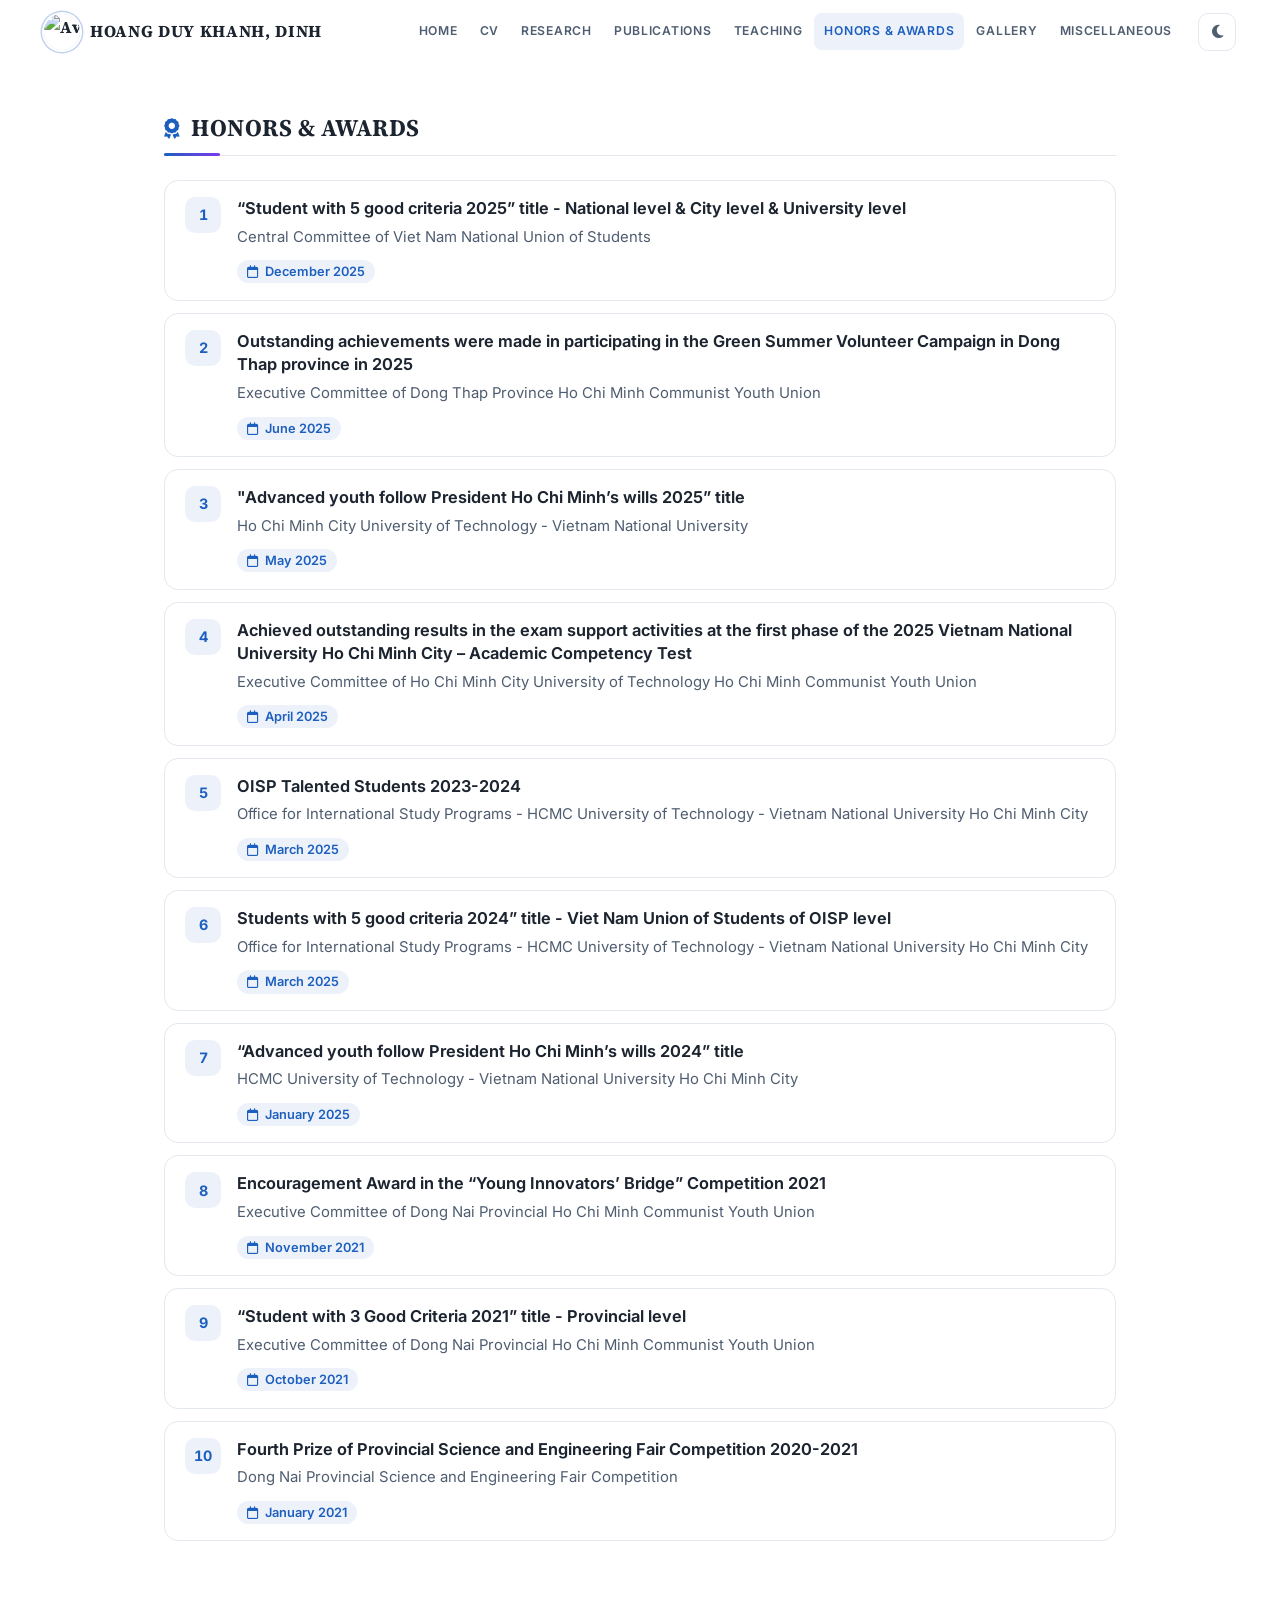
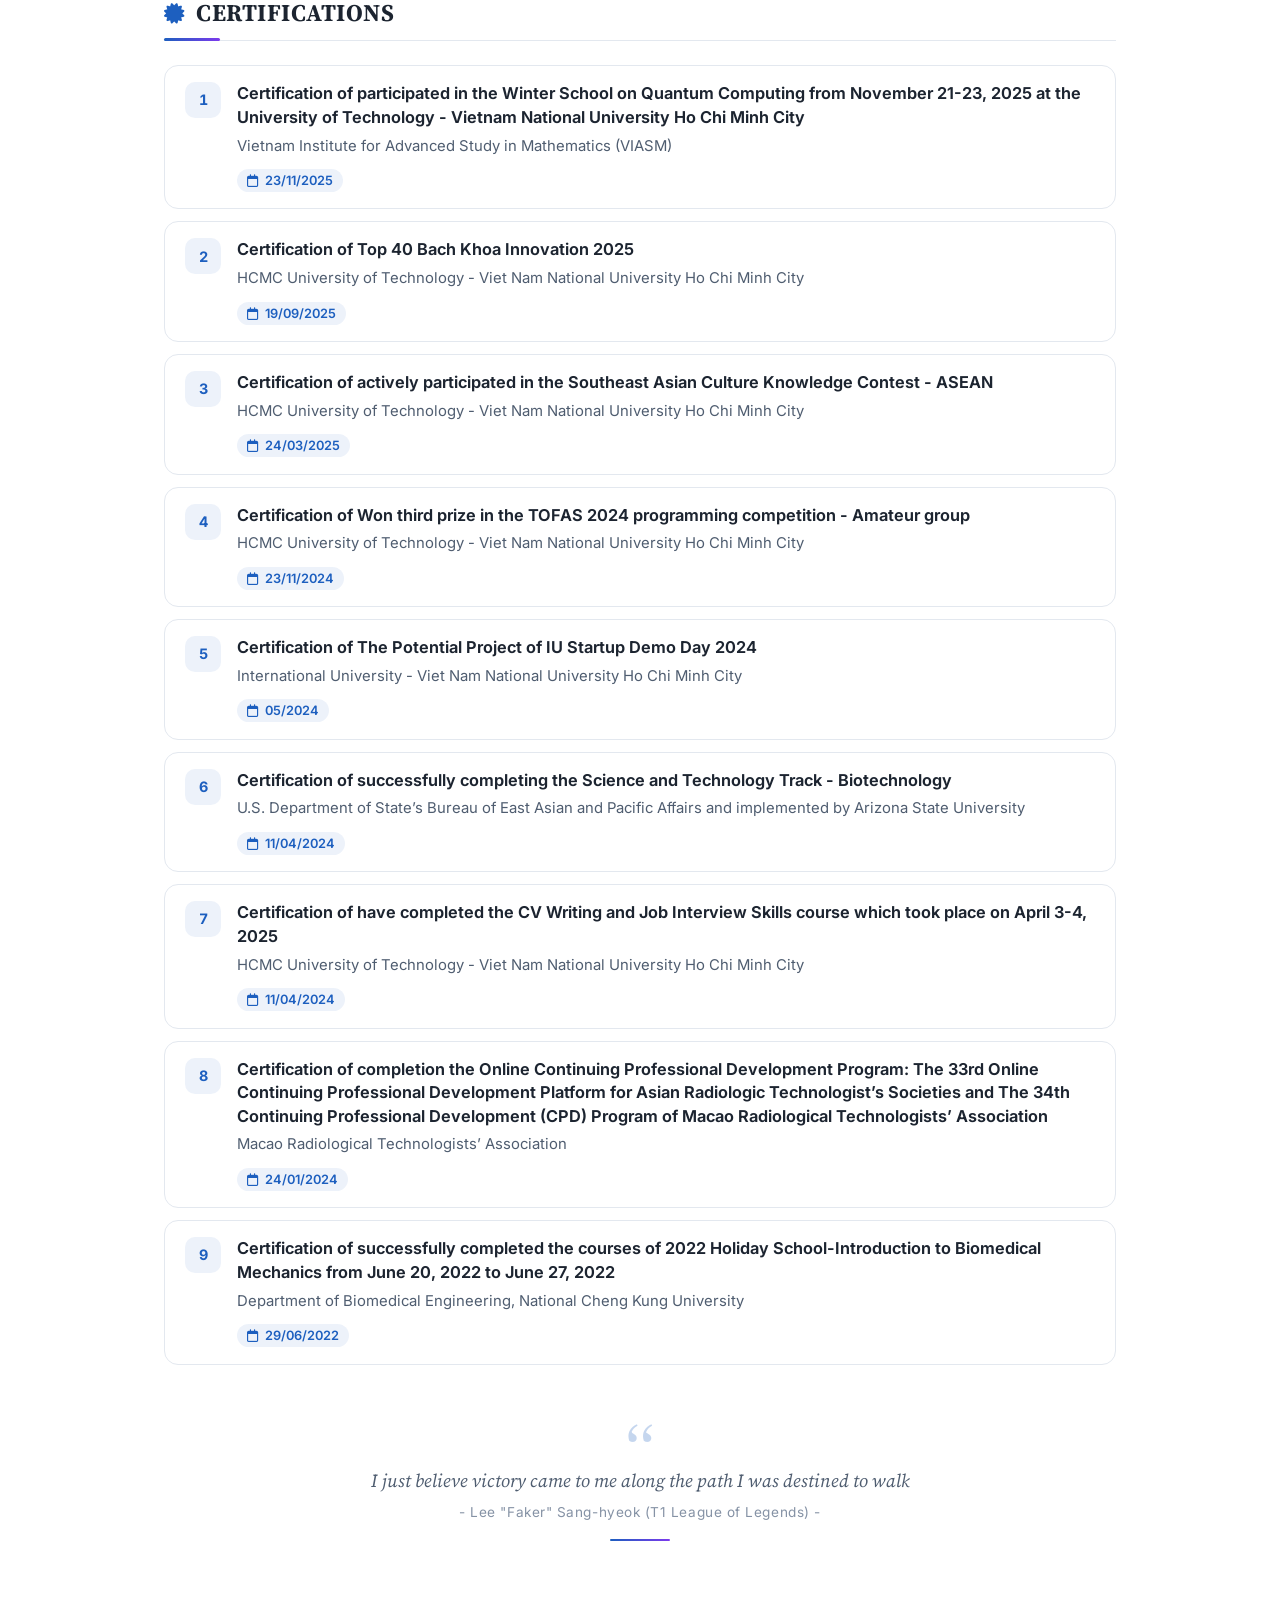
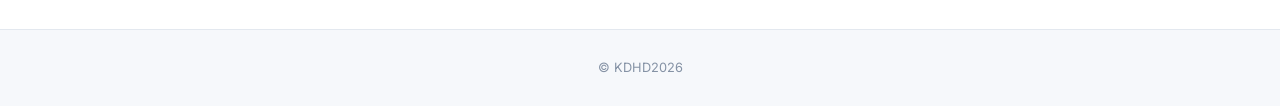
==== awards.html @ b027b9bc "Modernize academic homepage: responsive navbar, dark mode, publication filters, and lightbox" ====
<!DOCTYPE html>
<html lang="en">
<head>
    <meta charset="UTF-8">
    <meta name="viewport" content="width=device-width, initial-scale=1.0">
    <title>Hoang Duy Khanh Dinh's Homepage</title>
    <meta property="og:title" content="Hoang Duy Khanh Dinh">
    <meta property="og:site_name" content="Hoang Duy Khanh Dinh's Homepage">
    <meta property="og:type" content="website">
    <script type="application/ld+json">
    {
      "@context" : "https://schema.org",
      "@type" : "WebSite",
      "name" : "Hoang Duy Khanh Dinh",
      "url" : "https://khanhhoangduydinh.github.io/khanhhoangduydinh-website/"
    }
    </script>

    <meta name="google-site-verification" content="ZDkmX-LsKsqk2h9xInR3OyR_mqe6OgUbbP7GpZX4Vbw" />

    <!-- Apply saved (or system) theme before first paint to avoid a flash -->
    <script>(function(){var d=document.documentElement,t=null;try{t=localStorage.getItem('theme');}catch(e){}if(!t){t=window.matchMedia&&window.matchMedia('(prefers-color-scheme: dark)').matches?'dark':'light';}d.setAttribute('data-theme',t);d.classList.add('js');})();</script>
    <link rel="preconnect" href="https://fonts.googleapis.com">
    <link rel="preconnect" href="https://fonts.gstatic.com" crossorigin>
    <link rel="stylesheet" href="https://fonts.googleapis.com/css2?family=Inter:wght@400..700&family=Source+Serif+4:ital,opsz,wght@0,8..60,400..700;1,8..60,400..700&display=swap">
    <link rel="stylesheet" href="https://cdnjs.cloudflare.com/ajax/libs/font-awesome/6.5.1/css/all.min.css">
    <link rel="stylesheet" href="style.css?v=2">
    <link rel="icon" href="Images/avatar.jpg" type="image/jpeg">
    <script src="main.js?v=2" defer></script>
</head>
<body>

    <header class="site-header">
        <div class="nav-inner">
            <a class="brand" href="index.html">
                <img src="Images/avatar.jpg" alt="Avatar">
                <span>HOANG DUY KHANH, DINH</span>
            </a>
            <nav class="nav-menu" id="nav-menu" aria-label="Main navigation">
                <ul>
                    <li><a href="index.html">HOME</a></li>
                    <li><a href="cv.html">CV</a></li>
                    <li><a href="research.html">RESEARCH</a></li>
                    <li><a href="publications.html">PUBLICATIONS</a></li>
                    <li><a href="teaching.html">TEACHING</a></li>
                    <li><a href="awards.html" class="active-menu" aria-current="page">HONORS &amp; AWARDS</a></li>
                    <li><a href="gallery.html">GALLERY</a></li>
                    <li><a href="miscellaneous.html">MISCELLANEOUS</a></li>
                </ul>
            </nav>
            <div class="nav-actions">
                <button class="icon-btn" id="theme-toggle" aria-label="Toggle dark mode"><i class="fa-solid fa-moon"></i></button>
                <button class="icon-btn nav-toggle" id="nav-toggle" aria-label="Open menu" aria-expanded="false" aria-controls="nav-menu"><i class="fa-solid fa-bars"></i></button>
            </div>
        </div>
        <div class="progress-bar" id="progress-bar"></div>
    </header>

    <main class="content">
        <section class="section">
            <h2 class="section-title"><i class="fa-solid fa-award title-icon"></i>HONORS &amp; AWARDS</h2>

            <div class="awards-layout">
                <div class="awards-list" id="awards-list-auto" data-autonumber>

                    <div class="award-item">
                        <div class="award-number-box"></div>
                        <div class="award-content-box">
                            <h3 class="award-title">“Student with 5 good criteria 2025” title - National level &amp; City level &amp; University level</h3>
                            <p class="award-desc">
                                Central Committee of Viet Nam National Union of Students
                            </p>
                            <span class="award-date">December 2025</span>
                        </div>
                    </div>

                    <div class="award-item">
                        <div class="award-number-box"></div>
                        <div class="award-content-box">
                            <h3 class="award-title">Outstanding achievements were made in participating in the Green Summer Volunteer Campaign in Dong Thap province in 2025</h3>
                            <p class="award-desc">
                                Executive Committee of Dong Thap Province Ho Chi Minh Communist Youth Union
                            </p>
                            <span class="award-date">June 2025</span>
                        </div>
                    </div>

                    <div class="award-item">
                        <div class="award-number-box"></div>
                        <div class="award-content-box">
                            <h3 class="award-title">"Advanced youth follow President Ho Chi Minh’s wills 2025” title</h3>
                            <p class="award-desc">
                                Ho Chi Minh City University of Technology - Vietnam National University
                            </p>
                            <span class="award-date">May 2025</span>
                        </div>
                    </div>

                    <div class="award-item">
                        <div class="award-number-box"></div>
                        <div class="award-content-box">
                            <h3 class="award-title">Achieved outstanding results in the exam support activities at the first phase of the 2025 Vietnam National University Ho Chi Minh City – Academic Competency Test</h3>
                            <p class="award-desc">
                                Executive Committee of Ho Chi Minh City University of Technology Ho Chi Minh Communist Youth Union
                            </p>
                            <span class="award-date">April 2025</span>
                        </div>
                    </div>

                    <div class="award-item">
                        <div class="award-number-box"></div>
                        <div class="award-content-box">
                            <h3 class="award-title">OISP Talented Students 2023-2024</h3>
                            <p class="award-desc">
                                Office for International Study Programs - HCMC University of Technology - Vietnam National University Ho Chi Minh City
                            </p>
                            <span class="award-date">March 2025</span>
                        </div>
                    </div>

                    <div class="award-item">
                        <div class="award-number-box"></div>
                        <div class="award-content-box">
                            <h3 class="award-title">Students with 5 good criteria 2024” title - Viet Nam Union of Students of OISP level</h3>
                            <p class="award-desc">
                                Office for International Study Programs - HCMC University of Technology - Vietnam National University Ho Chi Minh City
                            </p>
                            <span class="award-date">March 2025</span>
                        </div>
                    </div>

                    <div class="award-item">
                        <div class="award-number-box"></div>
                        <div class="award-content-box">
                            <h3 class="award-title">“Advanced youth follow President Ho Chi Minh’s wills 2024” title</h3>
                            <p class="award-desc">
                                HCMC University of Technology - Vietnam National University Ho Chi Minh City
                            </p>
                            <span class="award-date">January 2025</span>
                        </div>
                    </div>

                    <div class="award-item">
                        <div class="award-number-box"></div>
                        <div class="award-content-box">
                            <h3 class="award-title">Encouragement Award in the “Young Innovators’ Bridge” Competition 2021</h3>
                            <p class="award-desc">
                                Executive Committee of Dong Nai Provincial Ho Chi Minh Communist Youth Union
                            </p>
                            <span class="award-date">November 2021</span>
                        </div>
                    </div>

                    <div class="award-item">
                        <div class="award-number-box"></div>
                        <div class="award-content-box">
                            <h3 class="award-title">“Student with 3 Good Criteria 2021” title - Provincial level</h3>
                            <p class="award-desc">
                                Executive Committee of Dong Nai Provincial Ho Chi Minh Communist Youth Union
                            </p>
                            <span class="award-date">October 2021</span>
                        </div>
                    </div>

                    <div class="award-item">
                        <div class="award-number-box"></div>
                        <div class="award-content-box">
                            <h3 class="award-title">Fourth Prize of Provincial Science and Engineering Fair Competition 2020-2021</h3>
                            <p class="award-desc">
                                Dong Nai Provincial Science and Engineering Fair Competition
                            </p>
                            <span class="award-date">January 2021</span>
                        </div>
                    </div>
                </div>
            </div>
        </section>

        <section class="section">
            <h2 class="section-title"><i class="fa-solid fa-certificate title-icon"></i>CERTIFICATIONS</h2>

            <div class="awards-layout">
                <div class="awards-list" id="certi-list-auto" data-autonumber>

                    <div class="award-item">
                        <div class="award-number-box"></div>
                        <div class="award-content-box">
                            <h3 class="award-title">Certification of participated in the Winter School on Quantum Computing from November 21-23, 2025 at the University of Technology - Vietnam National University Ho Chi Minh City</h3>
                            <p class="award-desc">
                                Vietnam Institute for Advanced Study in Mathematics (VIASM)
                            </p>
                            <span class="award-date">23/11/2025</span>
                        </div>
                    </div>

                    <div class="award-item">
                        <div class="award-number-box"></div>
                        <div class="award-content-box">
                            <h3 class="award-title">Certification of Top 40 Bach Khoa Innovation 2025</h3>
                            <p class="award-desc">
                                HCMC University of Technology - Viet Nam National University Ho Chi Minh City
                            </p>
                            <span class="award-date">19/09/2025</span>
                        </div>
                    </div>

                    <div class="award-item">
                        <div class="award-number-box"></div>
                        <div class="award-content-box">
                            <h3 class="award-title">Certification of actively participated in the Southeast Asian Culture Knowledge Contest - ASEAN</h3>
                            <p class="award-desc">
                                HCMC University of Technology - Viet Nam National University Ho Chi Minh City
                            </p>
                            <span class="award-date">24/03/2025</span>
                        </div>
                    </div>

                    <div class="award-item">
                        <div class="award-number-box"></div>
                        <div class="award-content-box">
                            <h3 class="award-title">Certification of Won third prize in the TOFAS 2024 programming competition - Amateur group</h3>
                            <p class="award-desc">
                                HCMC University of Technology - Viet Nam National University Ho Chi Minh City
                            </p>
                            <span class="award-date">23/11/2024</span>
                        </div>
                    </div>

                    <div class="award-item">
                        <div class="award-number-box"></div>
                        <div class="award-content-box">
                            <h3 class="award-title">Certification of The Potential Project of IU Startup Demo Day 2024</h3>
                            <p class="award-desc">
                                International University - Viet Nam National University Ho Chi Minh City
                            </p>
                            <span class="award-date">05/2024</span>
                        </div>
                    </div>

                    <div class="award-item">
                        <div class="award-number-box"></div>
                        <div class="award-content-box">
                            <h3 class="award-title">Certification of successfully completing the Science and Technology Track - Biotechnology</h3>
                            <p class="award-desc">
                                U.S. Department of State’s Bureau of East Asian and Pacific Affairs and implemented by Arizona State University
                            </p>
                            <span class="award-date">11/04/2024</span>
                        </div>
                    </div>

                    <div class="award-item">
                        <div class="award-number-box"></div>
                        <div class="award-content-box">
                            <h3 class="award-title">Certification of have completed the CV Writing and Job Interview Skills course which took place on April 3-4, 2025</h3>
                            <p class="award-desc">
                                HCMC University of Technology - Viet Nam National University Ho Chi Minh City
                            </p>
                            <span class="award-date">11/04/2024</span>
                        </div>
                    </div>

                    <div class="award-item">
                        <div class="award-number-box"></div>
                        <div class="award-content-box">
                            <h3 class="award-title">Certification of completion the Online Continuing Professional Development Program: The 33rd Online Continuing Professional Development Platform for Asian Radiologic Technologist’s Societies and The 34th Continuing Professional Development (CPD) Program of Macao Radiological Technologists’ Association</h3>
                            <p class="award-desc">
                                Macao Radiological Technologists’ Association
                            </p>
                            <span class="award-date">24/01/2024</span>
                        </div>
                    </div>

                    <div class="award-item">
                        <div class="award-number-box"></div>
                        <div class="award-content-box">
                            <h3 class="award-title">Certification of successfully completed the courses of 2022 Holiday School-Introduction to Biomedical Mechanics from June 20, 2022 to June 27, 2022</h3>
                            <p class="award-desc">
                                Department of Biomedical Engineering, National Cheng Kung University
                            </p>
                            <span class="award-date">29/06/2022</span>
                        </div>
                    </div>
                </div>
            </div>
        </section>

        <div class="page-quote">
            <p class="caption">I just believe victory came to me along the path I was destined to walk</p>
            <p class="caption caption-divider">- Lee "Faker" Sang-hyeok (T1 League of Legends) -</p>
        </div>
    </main>

    <footer class="site-footer">
        <div class="footer-inner">
            <p>&copy; KDHD2026</p>
        </div>
    </footer>

</body>
</html>
---- style.css ----
/* =========================================
   0. DESIGN TOKENS (LIGHT / DARK THEME)
========================================= */
:root {
    --bg: #ffffff;
    --bg-soft: #f6f8fb;
    --surface: #ffffff;
    --border: #e3e8ef;
    --text: #1c2430;
    --text-muted: #4f5d70;
    --text-faint: #8592a5;
    --accent: #1d5fbf;
    --accent-strong: #154a96;
    --accent-2: #7c3aed;
    --accent-soft: rgba(29, 95, 191, 0.08);
    --accent-ring: rgba(29, 95, 191, 0.28);
    --on-accent: #ffffff;
    --danger: #c62828;
    --danger-soft: rgba(198, 40, 40, 0.08);
    --teal: #0f766e;
    --teal-soft: rgba(15, 118, 110, 0.1);
    --amber: #b45309;
    --amber-soft: rgba(180, 83, 9, 0.1);
    --header-bg: rgba(255, 255, 255, 0.82);
    --shadow-sm: 0 1px 2px rgba(16, 24, 40, 0.05);
    --shadow-md: 0 8px 24px rgba(16, 24, 40, 0.08);
    --radius: 14px;
    --font-sans: "Inter", system-ui, -apple-system, "Segoe UI", Roboto, Arial, sans-serif;
    --font-serif: "Source Serif 4", "Source Serif Pro", Georgia, "Times New Roman", serif;
    --header-h: 64px;
    --content-w: 1000px;
}

[data-theme="dark"] {
    --bg: #0e1116;
    --bg-soft: #141920;
    --surface: #161b23;
    --border: #262e3a;
    --text: #e4e8ee;
    --text-muted: #a7b1bf;
    --text-faint: #717d8e;
    --accent: #7fb0ff;
    --accent-strong: #b0ccff;
    --accent-2: #b794f6;
    --accent-soft: rgba(127, 176, 255, 0.1);
    --accent-ring: rgba(127, 176, 255, 0.32);
    --on-accent: #0e1116;
    --danger: #ff7b72;
    --danger-soft: rgba(255, 123, 114, 0.12);
    --teal: #5eead4;
    --teal-soft: rgba(94, 234, 212, 0.1);
    --amber: #fbbf24;
    --amber-soft: rgba(251, 191, 36, 0.1);
    --header-bg: rgba(14, 17, 22, 0.8);
    --shadow-sm: 0 1px 2px rgba(0, 0, 0, 0.4);
    --shadow-md: 0 10px 28px rgba(0, 0, 0, 0.45);
}

/* =========================================
   1. RESET & TYPOGRAPHY
========================================= */
*, *::before, *::after {
    margin: 0;
    padding: 0;
    box-sizing: border-box;
}

html {
    scroll-behavior: smooth;
    scroll-padding-top: calc(var(--header-h) + 16px);
}

body {
    font-family: var(--font-sans);
    font-size: 16px;
    line-height: 1.65;
    color: var(--text);
    background-color: var(--bg);
    -webkit-font-smoothing: antialiased;
    transition: background-color 0.3s ease, color 0.3s ease;
}

body.no-scroll {
    overflow: hidden;
}

a {
    color: var(--accent);
    text-decoration: none;
    transition: color 0.2s ease;
}

a:hover {
    color: var(--accent-strong);
    text-decoration: underline;
    text-underline-offset: 3px;
}

img {
    max-width: 100%;
    height: auto;
    display: block;
}

b, strong {
    font-weight: 600;
}

::selection {
    background: var(--accent-ring);
}

:focus-visible {
    outline: 2px solid var(--accent);
    outline-offset: 2px;
    border-radius: 4px;
}

.icon {
    color: var(--accent);
    font-style: normal;
    width: 1.25em;
    text-align: center;
    margin-right: 0.45em;
}

/* =========================================
   2. HEADER (STICKY GLASS NAVBAR)
========================================= */
.site-header {
    position: sticky;
    top: 0;
    z-index: 1000;
    height: var(--header-h);
    background: var(--header-bg);
    backdrop-filter: saturate(180%) blur(12px);
    -webkit-backdrop-filter: saturate(180%) blur(12px);
    border-bottom: 1px solid transparent;
    transition: border-color 0.3s ease, box-shadow 0.3s ease;
}

.site-header.is-scrolled {
    border-bottom-color: var(--border);
    box-shadow: var(--shadow-sm);
}

.nav-inner {
    max-width: 1240px;
    height: 100%;
    margin: 0 auto;
    padding: 0 24px;
    display: flex;
    align-items: center;
    gap: 16px;
}

.brand {
    display: flex;
    align-items: center;
    gap: 10px;
    margin-right: auto;
    color: var(--text);
    font-family: var(--font-serif);
    font-weight: 700;
    font-size: 1.05rem;
    letter-spacing: 0.04em;
    white-space: nowrap;
}

.brand:hover {
    color: var(--accent);
    text-decoration: none;
}

.brand img {
    width: 36px;
    height: 36px;
    border-radius: 50%;
    object-fit: cover;
    box-shadow: 0 0 0 2px var(--surface), 0 0 0 3.5px var(--accent-ring);
}

.nav-menu ul {
    list-style: none;
    display: flex;
    gap: 2px;
}

.nav-menu a {
    display: block;
    padding: 8px 10px;
    border-radius: 8px;
    font-size: 0.76rem;
    font-weight: 600;
    letter-spacing: 0.06em;
    color: var(--text-muted);
    white-space: nowrap;
}

.nav-menu a:hover {
    color: var(--text);
    background: var(--accent-soft);
    text-decoration: none;
}

.nav-menu a.active-menu {
    color: var(--accent);
    background: var(--accent-soft);
}

.nav-actions {
    display: flex;
    gap: 6px;
}

.icon-btn {
    width: 38px;
    height: 38px;
    display: inline-grid;
    place-items: center;
    border-radius: 10px;
    border: 1px solid var(--border);
    background: var(--surface);
    color: var(--text-muted);
    font-size: 0.95rem;
    cursor: pointer;
    transition: color 0.2s ease, border-color 0.2s ease, transform 0.2s ease;
}

.icon-btn:hover {
    color: var(--accent);
    border-color: var(--accent-ring);
}

.nav-toggle {
    display: none;
}

.progress-bar {
    position: absolute;
    left: 0;
    bottom: -1px;
    height: 2px;
    width: 0;
    background: linear-gradient(90deg, var(--accent), var(--accent-2));
}

/* =========================================
   3. MAIN CONTENT & SECTION HEADINGS
========================================= */
.content {
    max-width: var(--content-w);
    margin: 0 auto;
    padding: 48px 24px 24px;
}

.section {
    margin-bottom: 56px;
}

.section-title,
.bio-heading {
    position: relative;
    font-family: var(--font-serif);
    font-size: 1.5rem;
    font-weight: 700;
    letter-spacing: 0.02em;
    line-height: 1.3;
    color: var(--text);
    margin: 0 0 24px;
    padding-bottom: 12px;
    border-bottom: 1px solid var(--border);
    text-transform: uppercase;
}

.section-title::after,
.bio-heading::after {
    content: "";
    position: absolute;
    left: 0;
    bottom: -1px;
    width: 56px;
    height: 3px;
    border-radius: 3px;
    background: linear-gradient(90deg, var(--accent), var(--accent-2));
}

.title-icon {
    color: var(--accent);
    font-size: 0.85em;
    margin-right: 12px;
}

/* --- Shared card look --- */
.edu-item,
.pub-item-modern,
.award-item,
.research-project,
.teaching-item {
    border: 1px solid var(--border);
    border-radius: var(--radius);
    background: var(--surface);
    transition: border-color 0.25s ease, box-shadow 0.25s ease, transform 0.25s ease;
}

.edu-item:hover,
.pub-item-modern:hover,
.award-item:hover,
.research-project:hover,
.teaching-item:hover {
    border-color: var(--accent-ring);
    box-shadow: var(--shadow-md);
    transform: translateY(-2px);
}

/* --- Buttons --- */
.btn {
    display: inline-flex;
    align-items: center;
    gap: 8px;
    padding: 9px 16px;
    border-radius: 10px;
    border: 1px solid var(--border);
    background: var(--surface);
    color: var(--text);
    font: inherit;
    font-size: 0.9rem;
    font-weight: 600;
    cursor: pointer;
    transition: all 0.2s ease;
}

.btn:hover {
    border-color: var(--accent-ring);
    color: var(--accent);
    text-decoration: none;
}

.btn-primary {
    background: var(--accent);
    border-color: var(--accent);
    color: var(--on-accent);
}

.btn-primary:hover {
    background: var(--accent-strong);
    border-color: var(--accent-strong);
    color: var(--on-accent);
}

/* =========================================
   4. HOME — INTRODUCTION (HERO)
========================================= */
.intro-container {
    position: relative;
    display: grid;
    grid-template-columns: 220px 1fr;
    gap: 44px;
    align-items: center;
    padding: 36px 40px;
    border: 1px solid var(--border);
    border-radius: calc(var(--radius) + 6px);
    background: linear-gradient(135deg, var(--accent-soft), transparent 55%), var(--surface);
    overflow: hidden;
}

/* Dotted "graph paper" texture fading in from the right */
.intro-container::before {
    content: "";
    position: absolute;
    inset: 0;
    background-image: radial-gradient(var(--accent-ring) 1px, transparent 1px);
    background-size: 18px 18px;
    -webkit-mask-image: linear-gradient(to left, rgba(0, 0, 0, 0.55), transparent 60%);
    mask-image: linear-gradient(to left, rgba(0, 0, 0, 0.55), transparent 60%);
    pointer-events: none;
}

.intro-avatar {
    position: relative;
    width: 220px;
    height: 220px;
}

.intro-avatar::before {
    content: "";
    position: absolute;
    inset: -6px;
    border-radius: 50%;
    background: conic-gradient(from 0deg, var(--accent), var(--accent-2), #06b6d4, var(--accent));
    animation: spin 12s linear infinite;
}

.intro-avatar img {
    position: relative;
    width: 100%;
    height: 100%;
    border-radius: 50%;
    object-fit: cover;
    border: 5px solid var(--surface);
}

@keyframes spin {
    to { transform: rotate(360deg); }
}

.intro-content {
    position: relative;
}

.intro-content p {
    margin-bottom: 2px;
}

.hero-name {
    font-family: var(--font-serif);
    font-size: 2.4rem;
    font-weight: 700;
    line-height: 1.15;
    letter-spacing: -0.01em;
    margin-bottom: 10px;
}

.hero-role {
    display: inline-block;
    padding: 3px 14px;
    border-radius: 999px;
    background: var(--accent-soft);
    color: var(--accent);
    font-weight: 600;
    font-size: 0.9rem;
    margin-bottom: 16px !important;
}

.intro-content .addr {
    color: var(--text-faint);
    font-size: 0.88rem;
    margin: 0 0 8px 1.7em;
}

.contact-list {
    margin-top: 18px;
    padding-top: 14px;
    border-top: 1px dashed var(--border);
}

.copy-btn {
    display: inline-grid;
    place-items: center;
    width: 28px;
    height: 28px;
    margin-left: 6px;
    border-radius: 7px;
    border: 1px solid var(--border);
    background: var(--surface);
    color: var(--text-faint);
    font-size: 0.78rem;
    cursor: pointer;
    vertical-align: middle;
    transition: all 0.2s ease;
}

.copy-btn:hover,
.copy-btn.is-done {
    color: var(--accent);
    border-color: var(--accent-ring);
}

/* =========================================
   5. HOME — BIOGRAPHY & CONNECT
========================================= */
.bio-container {
    display: grid;
    grid-template-columns: minmax(0, 3fr) minmax(220px, 1fr);
    gap: 40px;
    align-items: start;
}

.bio-left-content p {
    margin-bottom: 18px;
    text-align: justify;
    color: var(--text-muted);
}

.bio-left-content p b {
    color: var(--text);
}

.bio-left-content .bio-heading + p,
.bio-left-content p {
    hyphens: auto;
}

.bio-heading.spaced {
    margin-top: 36px;
}

.callout {
    padding: 14px 18px;
    border-left: 4px solid var(--accent);
    border-radius: 0 10px 10px 0;
    background: var(--accent-soft);
}

.bio-right-connect {
    position: sticky;
    top: calc(var(--header-h) + 24px);
}

.social-item {
    display: flex;
    align-items: center;
    gap: 12px;
    padding: 10px 14px;
    margin-bottom: 10px;
    border: 1px solid var(--border);
    border-radius: 10px;
    background: var(--surface);
    color: var(--text);
    font-weight: 500;
    font-size: 0.95rem;
    transition: transform 0.2s ease, border-color 0.2s ease, box-shadow 0.2s ease;
}

.social-item:hover {
    color: var(--text);
    text-decoration: none;
    border-color: var(--accent-ring);
    box-shadow: var(--shadow-sm);
    transform: translateX(4px);
}

.social-item i {
    width: 22px;
    font-size: 1.15rem;
    text-align: center;
}

.brand-linkedin { color: #0a66c2; }
.brand-github { color: #181717; }
.brand-scholar { color: #4285f4; }
.brand-orcid { color: #a6ce39; }
.brand-researchgate { color: #00ccbb; }

[data-theme="dark"] .brand-github { color: #e6edf3; }
[data-theme="dark"] .brand-linkedin { color: #4c9be8; }

/* =========================================
   6. EDUCATION / INDUSTRY (TIMELINE)
========================================= */
.timeline {
    position: relative;
    padding-left: 30px;
}

.timeline::before {
    content: "";
    position: absolute;
    left: 7px;
    top: 8px;
    bottom: 8px;
    width: 2px;
    border-radius: 2px;
    background: linear-gradient(var(--accent), var(--border));
}

.edu-item {
    position: relative;
    display: flex;
    justify-content: space-between;
    align-items: flex-start;
    gap: 20px;
    padding: 18px 22px;
    margin-bottom: 16px;
}

.edu-item::before {
    content: "";
    position: absolute;
    left: -30px;
    top: 24px;
    width: 16px;
    height: 16px;
    border-radius: 50%;
    background: var(--surface);
    border: 3px solid var(--accent);
    box-shadow: 0 0 0 4px var(--bg);
}

.edu-item:last-child {
    margin-bottom: 0;
}

.edu-info {
    flex: 1;
    min-width: 0;
}

.edu-info h4 {
    font-size: 1.08rem;
    font-weight: 700;
    line-height: 1.4;
    margin-bottom: 2px;
    color: var(--text);
}

.edu-info h4 a {
    color: var(--text);
}

.edu-info h4 a:hover {
    color: var(--accent);
}

.edu-school {
    font-style: italic;
    color: var(--text-muted);
    margin-bottom: 6px;
}

.edu-desc {
    color: var(--text-muted);
    font-size: 0.95rem;
    margin-bottom: 4px;
}

.edu-desc:empty {
    display: none;
}

.advisor-wrapper {
    display: flex;
    flex-wrap: wrap;
    gap: 6px;
}

.edu-date {
    flex: 0 0 auto;
    padding: 5px 12px;
    border-radius: 10px;
    background: var(--accent-soft);
    color: var(--accent);
    font-size: 0.82rem;
    font-weight: 600;
    line-height: 1.45;
    text-align: center;
    white-space: nowrap;
}

/* =========================================
   7. NEWS
========================================= */
.news-list {
    margin-left: 20px;
}

.news-list li {
    margin-bottom: 8px;
}

.news-list.is-enhanced {
    list-style: none;
    margin-left: 0;
    border: 1px solid var(--border);
    border-radius: var(--radius);
    background: var(--surface);
    padding: 6px 22px;
}

.news-list.is-enhanced li {
    display: grid;
    grid-template-columns: 140px 1fr;
    gap: 18px;
    margin: 0;
    padding: 12px 0;
    border-bottom: 1px dashed var(--border);
}

.news-list.is-enhanced li:last-child {
    border-bottom: none;
}

.news-list.is-enhanced li.is-collapsed {
    display: none;
}

.news-date {
    font-size: 0.85rem;
    font-weight: 600;
    color: var(--accent);
    font-variant-numeric: tabular-nums;
    padding-top: 2px;
}

.news-body {
    color: var(--text-muted);
}

.news-toggle {
    margin-top: 14px;
}

/* =========================================
   8. PAGE QUOTE & FOOTER
========================================= */
.page-quote {
    position: relative;
    max-width: 680px;
    margin: 72px auto 24px;
    padding-top: 30px;
    text-align: center;
}

.page-quote::before {
    content: "\201C";
    position: absolute;
    top: -22px;
    left: 50%;
    transform: translateX(-50%);
    font-family: var(--font-serif);
    font-size: 5rem;
    line-height: 1;
    color: var(--accent);
    opacity: 0.25;
}

.caption {
    display: block;
    font-family: var(--font-serif);
    font-style: italic;
    font-size: 1.15rem;
    line-height: 1.5;
    color: var(--text-muted);
    text-align: center;
}

p.caption + p.caption {
    margin-top: 8px;
    font-family: var(--font-sans);
    font-style: normal;
    font-size: 0.85rem;
    letter-spacing: 0.04em;
    color: var(--text-faint);
}

.caption-divider::after {
    content: "";
    display: block;
    width: 60px;
    height: 2px;
    margin: 16px auto 0;
    border-radius: 2px;
    background: linear-gradient(90deg, var(--accent), var(--accent-2));
}

.site-footer {
    margin-top: 40px;
    border-top: 1px solid var(--border);
    background: var(--bg-soft);
}

.footer-inner {
    max-width: var(--content-w);
    margin: 0 auto;
    padding: 28px 24px;
    font-size: 0.8rem;
    line-height: 1.6;
    color: var(--text-faint);
    text-align: center;
}

.back-to-top {
    position: fixed;
    right: 24px;
    bottom: 24px;
    z-index: 900;
    width: 44px;
    height: 44px;
    border-radius: 50%;
    box-shadow: var(--shadow-md);
    opacity: 0;
    pointer-events: none;
    transform: translateY(12px);
    transition: opacity 0.3s ease, transform 0.3s ease, color 0.2s ease;
}

.back-to-top.is-visible {
    opacity: 1;
    pointer-events: auto;
    transform: none;
}

/* =========================================
   9. PUBLICATIONS & COMPETITIONS
========================================= */
.pub-toolbar {
    display: flex;
    flex-wrap: wrap;
    align-items: center;
    justify-content: space-between;
    gap: 12px;
    padding: 14px 16px;
    margin-bottom: 36px;
    border: 1px solid var(--border);
    border-radius: var(--radius);
    background: var(--bg-soft);
}

.filter-chips {
    display: flex;
    flex-wrap: wrap;
    gap: 8px;
}

.chip {
    display: inline-flex;
    align-items: center;
    gap: 6px;
    padding: 6px 12px;
    border-radius: 999px;
    border: 1px solid var(--border);
    background: var(--surface);
    color: var(--text-muted);
    font: inherit;
    font-size: 0.82rem;
    font-weight: 600;
    cursor: pointer;
    transition: all 0.2s ease;
}

.chip:hover {
    border-color: var(--accent-ring);
    color: var(--accent);
}

.chip .count {
    padding: 0 7px;
    border-radius: 999px;
    background: var(--bg-soft);
    font-size: 0.72rem;
    line-height: 1.6;
}

.chip.is-active {
    background: var(--accent);
    border-color: var(--accent);
    color: var(--on-accent);
}

.chip.is-active .count {
    background: rgba(255, 255, 255, 0.22);
}

.pub-search {
    position: relative;
    flex: 1 1 220px;
    max-width: 320px;
}

.pub-search i {
    position: absolute;
    left: 12px;
    top: 50%;
    transform: translateY(-50%);
    color: var(--text-faint);
    font-size: 0.85rem;
}

.pub-search input {
    width: 100%;
    padding: 8px 12px 8px 34px;
    border-radius: 10px;
    border: 1px solid var(--border);
    background: var(--surface);
    color: var(--text);
    font: inherit;
    font-size: 0.9rem;
}

.pub-search input:focus {
    outline: none;
    border-color: var(--accent);
    box-shadow: 0 0 0 3px var(--accent-soft);
}

.pub-empty {
    padding: 24px;
    text-align: center;
    font-style: italic;
    color: var(--text-faint);
}

.is-hidden {
    display: none !important;
}

.pub-item-modern {
    display: flex;
    align-items: flex-start;
    gap: 18px;
    padding: 18px 20px;
    margin-bottom: 14px;
}

.pub-number-box,
.award-number-box {
    flex: 0 0 36px;
    height: 36px;
    display: grid;
    place-items: center;
    border-radius: 10px;
    background: var(--accent-soft);
    color: var(--accent);
    font-weight: 700;
    font-size: 0.9rem;
    font-variant-numeric: tabular-nums;
}

.pub-content-box {
    flex: 1;
    min-width: 0;
}

.pub-title {
    font-size: 1.05rem;
    font-weight: 650;
    line-height: 1.4;
    color: var(--text);
    margin: 0 0 6px;
}

.pub-title a[href],
.award-title a[href] {
    color: var(--accent);
}

.pub-authors,
.pub-venue {
    color: var(--text-muted);
    font-size: 0.93rem;
    line-height: 1.5;
    margin: 0 0 4px;
}

.pub-authors b {
    color: var(--text);
    text-decoration: underline;
    text-decoration-color: var(--accent);
    text-decoration-thickness: 2px;
    text-underline-offset: 3px;
}

.pub-doi {
    font-size: 0.85rem;
}

.pub-doi b {
    text-decoration: none;
    color: var(--text-muted);
    font-weight: 600;
}

.pub-content-box > div:last-child {
    margin-bottom: 0;
}

.highlight-red {
    display: inline-block;
    padding: 0 9px;
    border-radius: 999px;
    background: var(--danger-soft);
    color: var(--danger);
    font-size: 0.78rem;
    font-weight: 600;
    font-style: normal;
    white-space: nowrap;
}

.pub-buttons-group {
    display: flex;
    flex-wrap: wrap;
    align-items: center;
    gap: 8px;
    margin-top: 10px;
}

.pub-badge,
.btn-square {
    display: inline-flex;
    align-items: center;
    gap: 5px;
    padding: 2px 9px;
    border-radius: 6px;
    font-size: 0.72rem;
    font-weight: 700;
    letter-spacing: 0.05em;
    text-transform: uppercase;
    line-height: 1.6;
}

.pub-badge--journal { background: var(--accent-soft); color: var(--accent); }
.pub-badge--conference { background: var(--teal-soft); color: var(--teal); }
.pub-badge--competition { background: var(--amber-soft); color: var(--amber); }

.btn-square {
    border: 1px solid var(--border);
    color: var(--text-muted);
    background: transparent;
    transition: all 0.2s ease;
}

.btn-square:hover {
    border-color: var(--accent);
    color: var(--accent);
    background: var(--accent-soft);
    text-decoration: none;
}

/* =========================================
   10. HONORS, AWARDS & CERTIFICATIONS
========================================= */
.award-item {
    display: flex;
    align-items: flex-start;
    gap: 16px;
    padding: 16px 20px;
    margin-bottom: 12px;
}

.award-content-box {
    flex: 1;
    min-width: 0;
}

.award-title {
    font-size: 1.02rem;
    font-weight: 650;
    line-height: 1.45;
    color: var(--text);
    margin: 0 0 4px;
}

.award-desc {
    color: var(--text-muted);
    font-size: 0.93rem;
    margin-bottom: 8px;
}

.award-date {
    display: inline-flex;
    align-items: center;
    gap: 7px;
    padding: 1px 10px;
    border-radius: 999px;
    background: var(--accent-soft);
    color: var(--accent);
    font-size: 0.8rem;
    font-weight: 600;
}

.award-date::before {
    content: "\f133";
    font-family: "Font Awesome 6 Free";
    font-weight: 400;
}

/* =========================================
   11. RESEARCH
========================================= */
.research-intro,
.page-intro {
    padding: 20px 24px;
    margin-bottom: 40px;
    border: 1px solid var(--border);
    border-left: 4px solid var(--accent);
    border-radius: var(--radius);
    background: linear-gradient(135deg, var(--accent-soft), transparent 70%), var(--surface);
    color: var(--text-muted);
    text-align: justify;
}

.research-list {
    counter-reset: project;
}

.research-project {
    display: grid;
    grid-template-columns: 300px 1fr;
    gap: 28px;
    padding: 24px;
    margin-bottom: 28px;
    counter-increment: project;
}

.research-project-img {
    display: flex;
    flex-direction: column;
    gap: 12px;
}

.research-project-img img {
    width: 100%;
    border-radius: 10px;
    border: 1px solid var(--border);
    background: #fff;
    cursor: zoom-in;
    transition: transform 0.3s ease, box-shadow 0.3s ease;
}

.research-project-img img:hover {
    transform: scale(1.02);
    box-shadow: var(--shadow-md);
}

.research-project-content {
    min-width: 0;
}

.research-project-title {
    font-family: var(--font-serif);
    font-size: 1.3rem;
    font-weight: 700;
    line-height: 1.3;
    color: var(--text);
    margin: 0 0 12px;
}

.research-project-title::before {
    content: "Topic " counter(project, decimal-leading-zero);
    display: block;
    margin-bottom: 6px;
    font-family: var(--font-sans);
    font-size: 0.72rem;
    font-weight: 700;
    letter-spacing: 0.14em;
    text-transform: uppercase;
    color: var(--accent);
}

.research-project-desc {
    color: var(--text-muted);
    text-align: justify;
}

.research-bullet-list {
    list-style: none;
    margin: 12px 0 0;
}

.research-bullet-list li {
    position: relative;
    padding-left: 20px;
    margin-bottom: 8px;
    color: var(--text-muted);
    text-align: justify;
}

.research-bullet-list li::before {
    content: "";
    position: absolute;
    left: 3px;
    top: 0.72em;
    width: 7px;
    height: 7px;
    border-radius: 50%;
    background: var(--accent);
}

.research-bullet-list li b {
    color: var(--text);
}

/* =========================================
   12. TEACHING
========================================= */
.teaching-item {
    padding: 22px 26px;
    margin-bottom: 20px;
}

.teaching-title {
    font-family: var(--font-serif);
    font-size: 1.25rem;
    font-weight: 700;
    line-height: 1.35;
    color: var(--text);
    margin: 0 0 10px;
}

.course-code {
    display: inline-block;
    padding: 2px 10px;
    margin-right: 2px;
    border-radius: 6px;
    background: var(--accent-soft);
    color: var(--accent);
    font-family: var(--font-sans);
    font-size: 0.8rem;
    font-weight: 700;
    letter-spacing: 0.06em;
    vertical-align: 0.15em;
}

.teaching-year {
    font-size: 0.92rem;
    font-style: italic;
    color: var(--text-muted);
    margin-bottom: 2px;
}

.teaching-desc {
    margin-top: 12px;
    color: var(--text-muted);
    text-align: justify;
}

/* =========================================
   13. GALLERY & LIGHTBOX
========================================= */
.gallery-grid {
    display: grid;
    grid-template-columns: repeat(auto-fill, minmax(260px, 1fr));
    gap: 22px;
}

.gallery-item {
    display: flex;
    flex-direction: column;
    border: 1px solid var(--border);
    border-radius: var(--radius);
    background: var(--surface);
    overflow: hidden;
    cursor: zoom-in;
    transition: border-color 0.25s ease, box-shadow 0.25s ease, transform 0.25s ease;
}

.gallery-item:hover {
    border-color: var(--accent-ring);
    box-shadow: var(--shadow-md);
    transform: translateY(-4px);
}

.gallery-media {
    overflow: hidden;
    background: var(--bg-soft);
}

.gallery-img {
    width: 100%;
    aspect-ratio: 4 / 3;
    object-fit: cover;
    transition: transform 0.5s ease;
}

.gallery-item:hover .gallery-img {
    transform: scale(1.05);
}

.gallery-caption {
    flex: 1;
    padding: 14px 16px;
    border-top: 1px solid var(--border);
    font-size: 0.88rem;
    line-height: 1.5;
    color: var(--text-muted);
}

.lightbox {
    position: fixed;
    inset: 0;
    z-index: 2000;
    display: none;
    align-items: center;
    justify-content: center;
    padding: 64px 80px;
    background: rgba(8, 10, 14, 0.92);
}

.lightbox.is-open {
    display: flex;
    animation: fade-in 0.25s ease;
}

.lightbox-figure {
    display: flex;
    flex-direction: column;
    align-items: center;
    max-width: 100%;
}

.lightbox-figure img {
    max-width: min(1200px, 100%);
    max-height: 76vh;
    object-fit: contain;
    border-radius: 8px;
    background: #fff;
    box-shadow: 0 20px 60px rgba(0, 0, 0, 0.5);
}

.lightbox-caption {
    max-width: 900px;
    margin-top: 16px;
    color: #e6e8eb;
    font-size: 0.95rem;
    line-height: 1.5;
    text-align: center;
}

.lightbox-btn {
    position: absolute;
    width: 46px;
    height: 46px;
    display: grid;
    place-items: center;
    border-radius: 50%;
    border: 1px solid rgba(255, 255, 255, 0.2);
    background: rgba(255, 255, 255, 0.08);
    color: #fff;
    font-size: 1.1rem;
    cursor: pointer;
    transition: background 0.2s ease;
}

.lightbox-btn:hover {
    background: rgba(255, 255, 255, 0.2);
}

.lightbox-close { top: 18px; right: 18px; }
.lightbox-prev { left: 18px; top: 50%; transform: translateY(-50%); }
.lightbox-next { right: 18px; top: 50%; transform: translateY(-50%); }

.lightbox-counter {
    position: absolute;
    top: 30px;
    left: 24px;
    color: #a7b1bf;
    font-size: 0.85rem;
    font-variant-numeric: tabular-nums;
}

@keyframes fade-in {
    from { opacity: 0; }
    to { opacity: 1; }
}

/* =========================================
   14. CV
========================================= */
.cv-actions {
    display: flex;
    flex-wrap: wrap;
    gap: 10px;
    margin-bottom: 20px;
}

.cv-frame {
    width: 100%;
    height: 85vh;
    min-height: 600px;
    border: 1px solid var(--border);
    border-radius: var(--radius);
    background: var(--bg-soft);
    box-shadow: var(--shadow-md);
    overflow: hidden;
}

.cv-frame iframe {
    width: 100%;
    height: 100%;
    border: none;
}

/* =========================================
   15. MISCELLANEOUS
========================================= */
.section > p {
    color: var(--text-muted);
    text-align: justify;
}

.book-list {
    list-style: none;
    display: grid;
    gap: 12px;
    margin-top: 16px;
}

.book-list li {
    padding: 14px 18px;
    border: 1px solid var(--border);
    border-left: 4px solid var(--accent);
    border-radius: 10px;
    background: var(--surface);
    color: var(--text-muted);
    transition: transform 0.2s ease, box-shadow 0.2s ease;
}

.book-list li:hover {
    transform: translateX(4px);
    box-shadow: var(--shadow-sm);
}

.book-list li b {
    color: var(--text);
}

/* =========================================
   16. SCROLL REVEAL (ONLY WHEN JS IS ON)
========================================= */
/* Uses the independent `translate` property so card hover `transform`s still work */
.js .reveal {
    opacity: 0;
    translate: 0 16px;
    transition: opacity 0.6s ease, translate 0.6s ease, transform 0.25s ease, border-color 0.25s ease, box-shadow 0.25s ease;
}

.js .reveal.is-visible {
    opacity: 1;
    translate: none;
}

/* =========================================
   17. RESPONSIVE
========================================= */
@media (max-width: 1100px) {
    .nav-toggle {
        display: inline-grid;
    }

    .nav-menu {
        position: absolute;
        top: var(--header-h);
        left: 0;
        right: 0;
        max-height: 0;
        overflow: hidden;
        background: var(--surface);
        border-bottom: 1px solid transparent;
        transition: max-height 0.35s ease, border-color 0.35s ease;
    }

    .nav-menu.is-open {
        max-height: 520px;
        border-bottom-color: var(--border);
        box-shadow: var(--shadow-md);
    }

    .nav-menu ul {
        flex-direction: column;
        padding: 8px 16px 16px;
    }

    .nav-menu a {
        padding: 12px;
        font-size: 0.85rem;
    }
}

@media (max-width: 768px) {
    body {
        font-size: 15.5px;
    }

    .content {
        padding: 32px 18px 16px;
    }

    .section {
        margin-bottom: 44px;
    }

    .section-title,
    .bio-heading {
        font-size: 1.3rem;
    }

    .intro-container {
        grid-template-columns: 1fr;
        justify-items: center;
        gap: 26px;
        padding: 30px 20px;
        text-align: center;
    }

    .intro-avatar {
        width: 170px;
        height: 170px;
    }

    .hero-name {
        font-size: 1.9rem;
    }

    .intro-content .addr {
        margin-left: 0;
    }

    .bio-container {
        grid-template-columns: 1fr;
        gap: 12px;
    }

    .bio-right-connect {
        position: static;
    }

    .bio-left-content p,
    .research-intro,
    .page-intro,
    .research-project-desc,
    .research-bullet-list li,
    .teaching-desc,
    .section > p {
        text-align: left;
    }

    .edu-item {
        flex-direction: column;
        gap: 10px;
        padding: 16px 18px;
    }

    .news-list.is-enhanced {
        padding: 4px 16px;
    }

    .news-list.is-enhanced li {
        grid-template-columns: 1fr;
        gap: 2px;
    }

    .pub-item-modern,
    .award-item {
        gap: 12px;
        padding: 16px;
    }

    .pub-number-box,
    .award-number-box {
        flex-basis: 30px;
        height: 30px;
        font-size: 0.82rem;
    }

    .pub-search {
        max-width: none;
    }

    .research-project {
        grid-template-columns: 1fr;
        padding: 18px;
    }

    .research-project-img {
        max-width: 420px;
        width: 100%;
        margin: 0 auto;
    }

    .teaching-item {
        padding: 18px;
    }

    .lightbox {
        padding: 64px 12px 90px;
    }

    .lightbox-prev,
    .lightbox-next {
        top: auto;
        bottom: 20px;
        transform: none;
    }

    .lightbox-prev { left: calc(50% - 56px); }
    .lightbox-next { right: calc(50% - 56px); }
}

@media (max-width: 420px) {
    .nav-inner {
        padding: 0 14px;
        gap: 10px;
    }

    .brand {
        font-size: 0.82rem;
        letter-spacing: 0.01em;
        gap: 8px;
    }

    .brand img {
        width: 30px;
        height: 30px;
    }
}

@media (prefers-reduced-motion: reduce) {
    *, *::before, *::after {
        animation: none !important;
        transition: none !important;
        scroll-behavior: auto !important;
    }

    .js .reveal {
        opacity: 1;
        translate: none;
    }
}

@media print {
    .site-header,
    .back-to-top,
    .pub-toolbar,
    .news-toggle {
        display: none !important;
    }

    .news-list.is-enhanced li.is-collapsed {
        display: grid;
    }
}
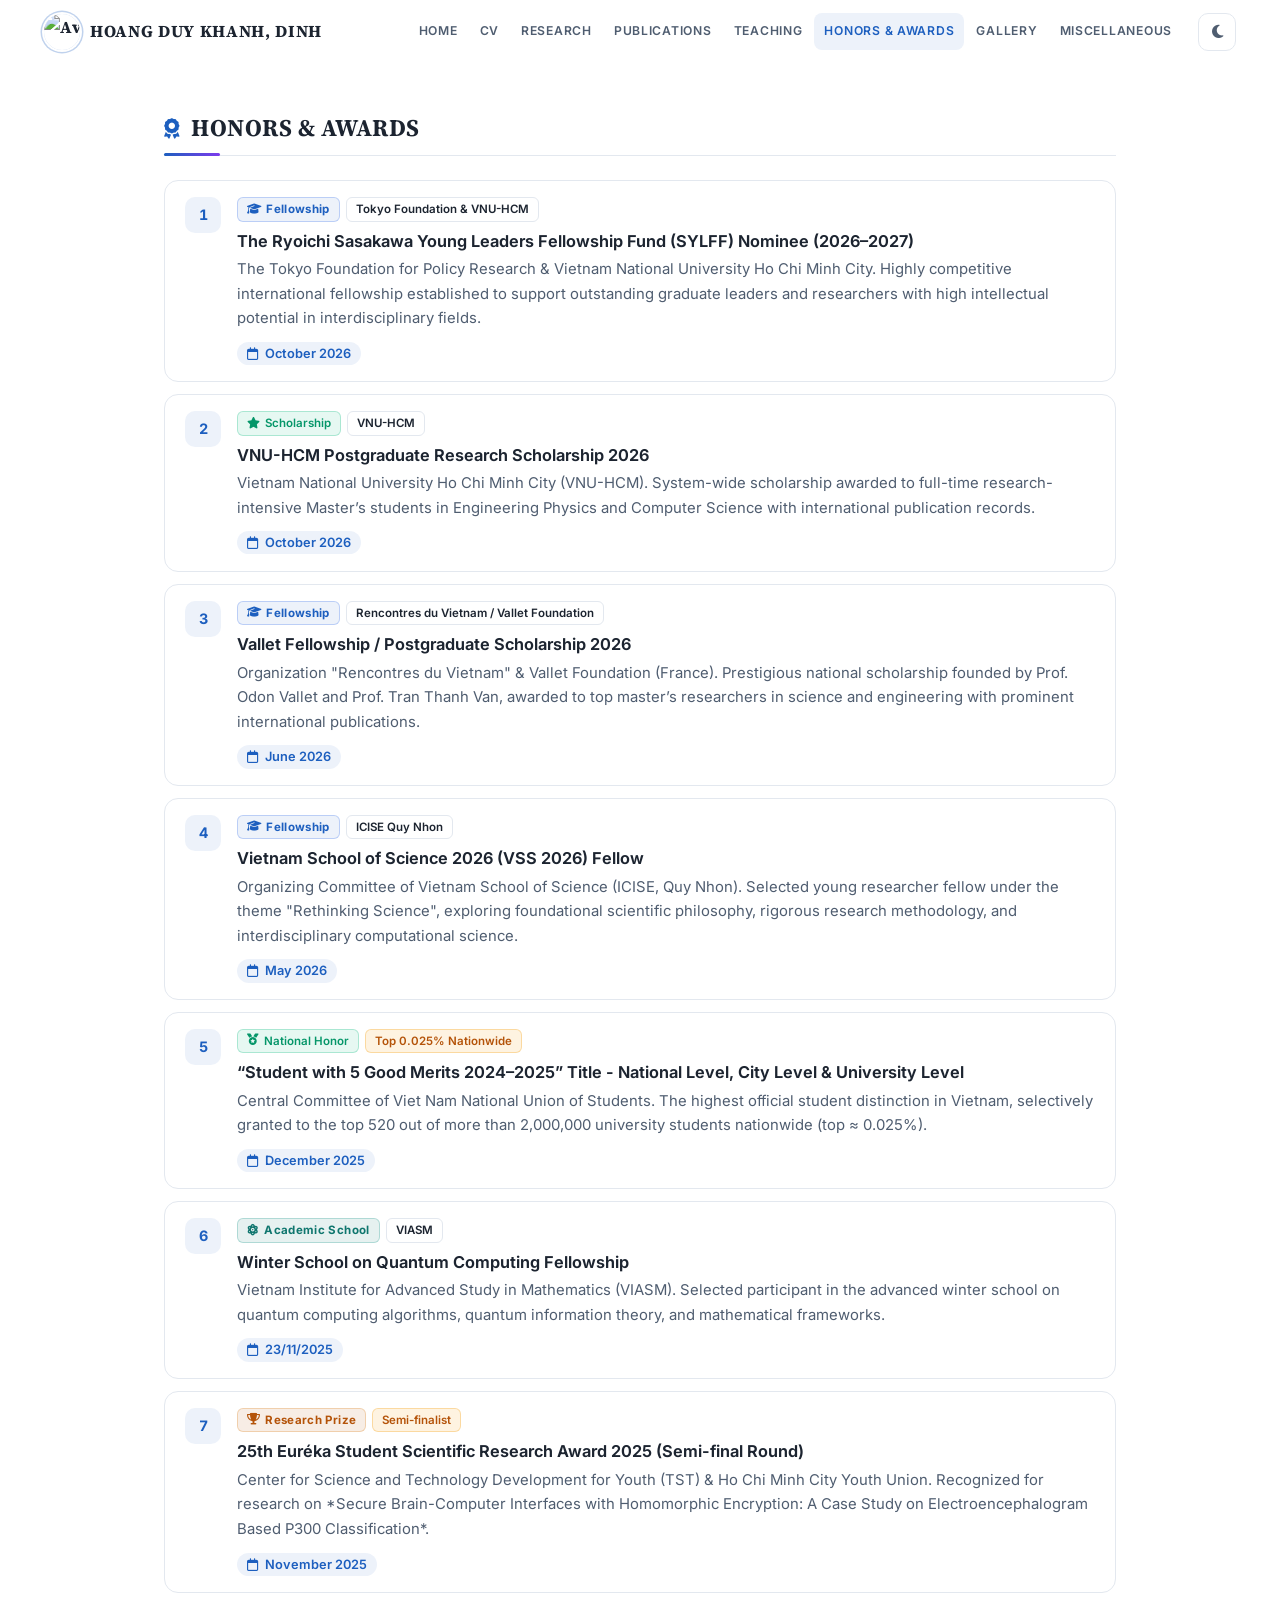
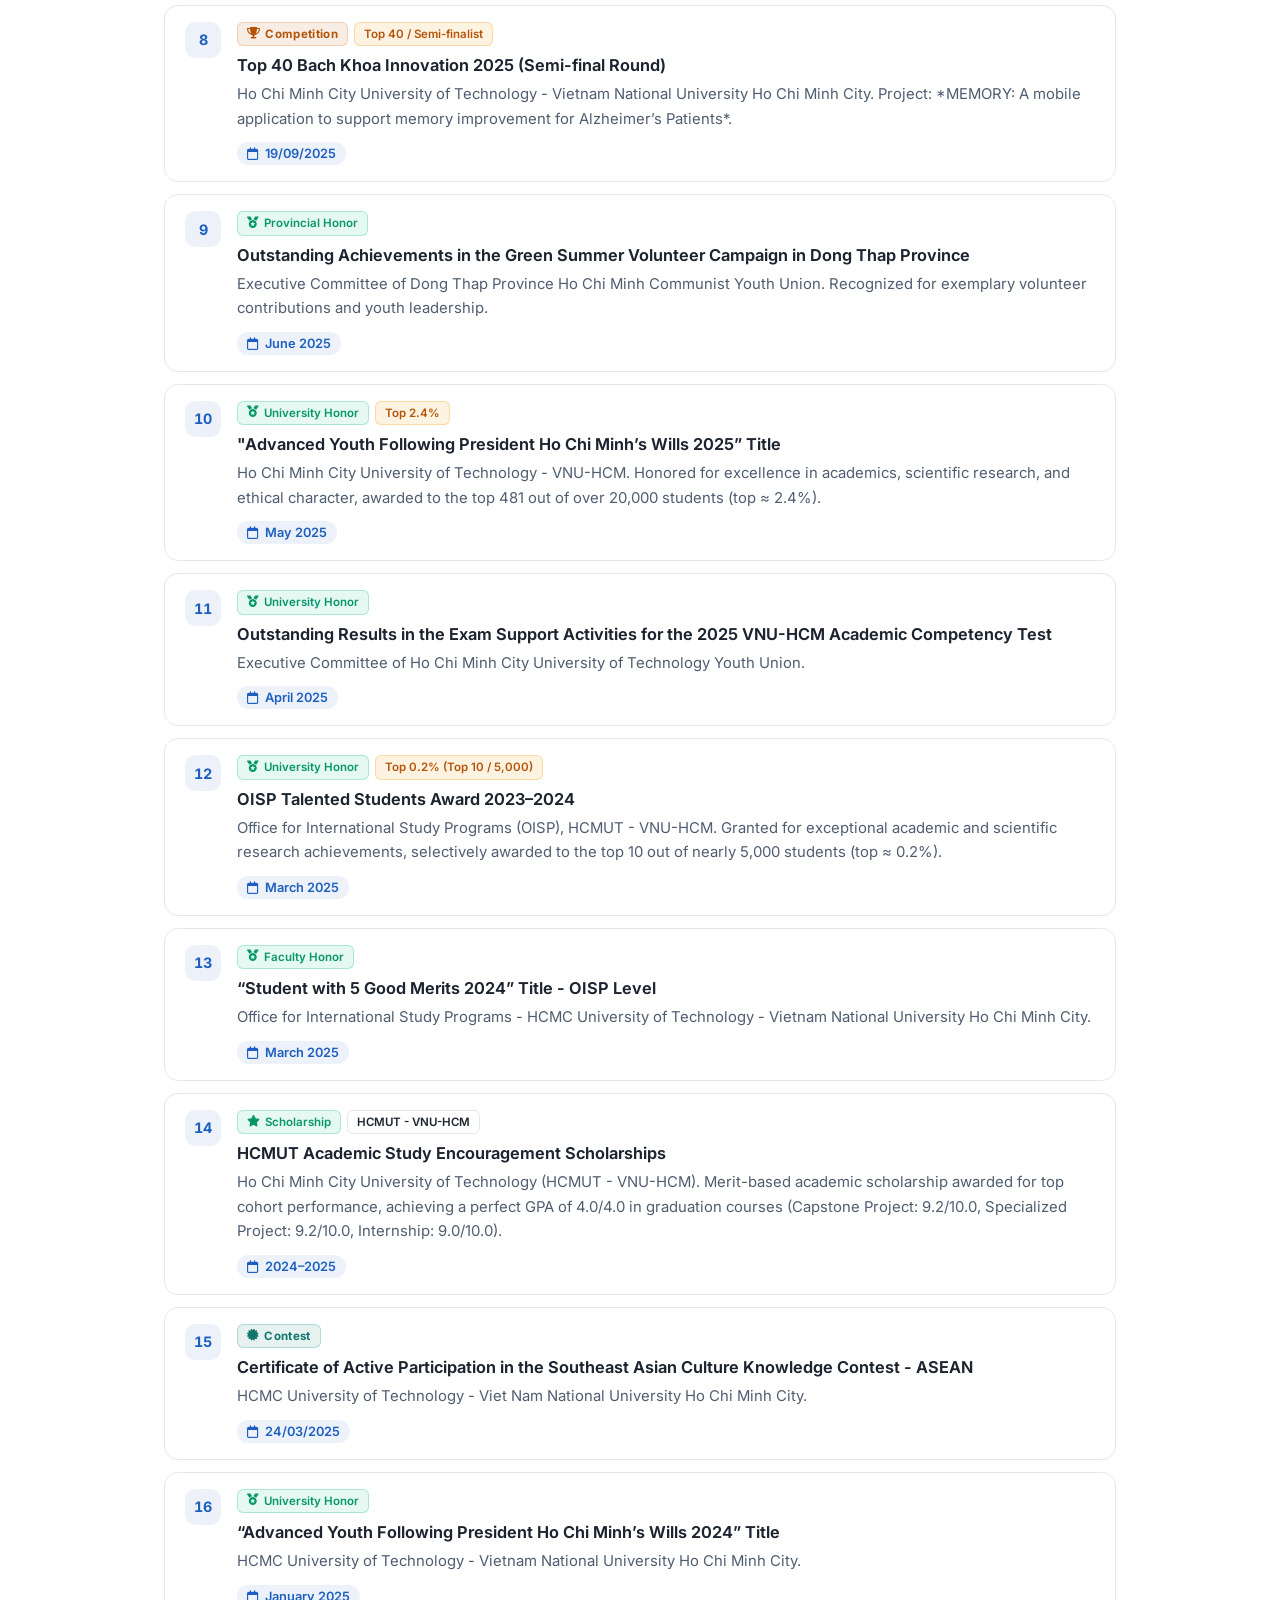
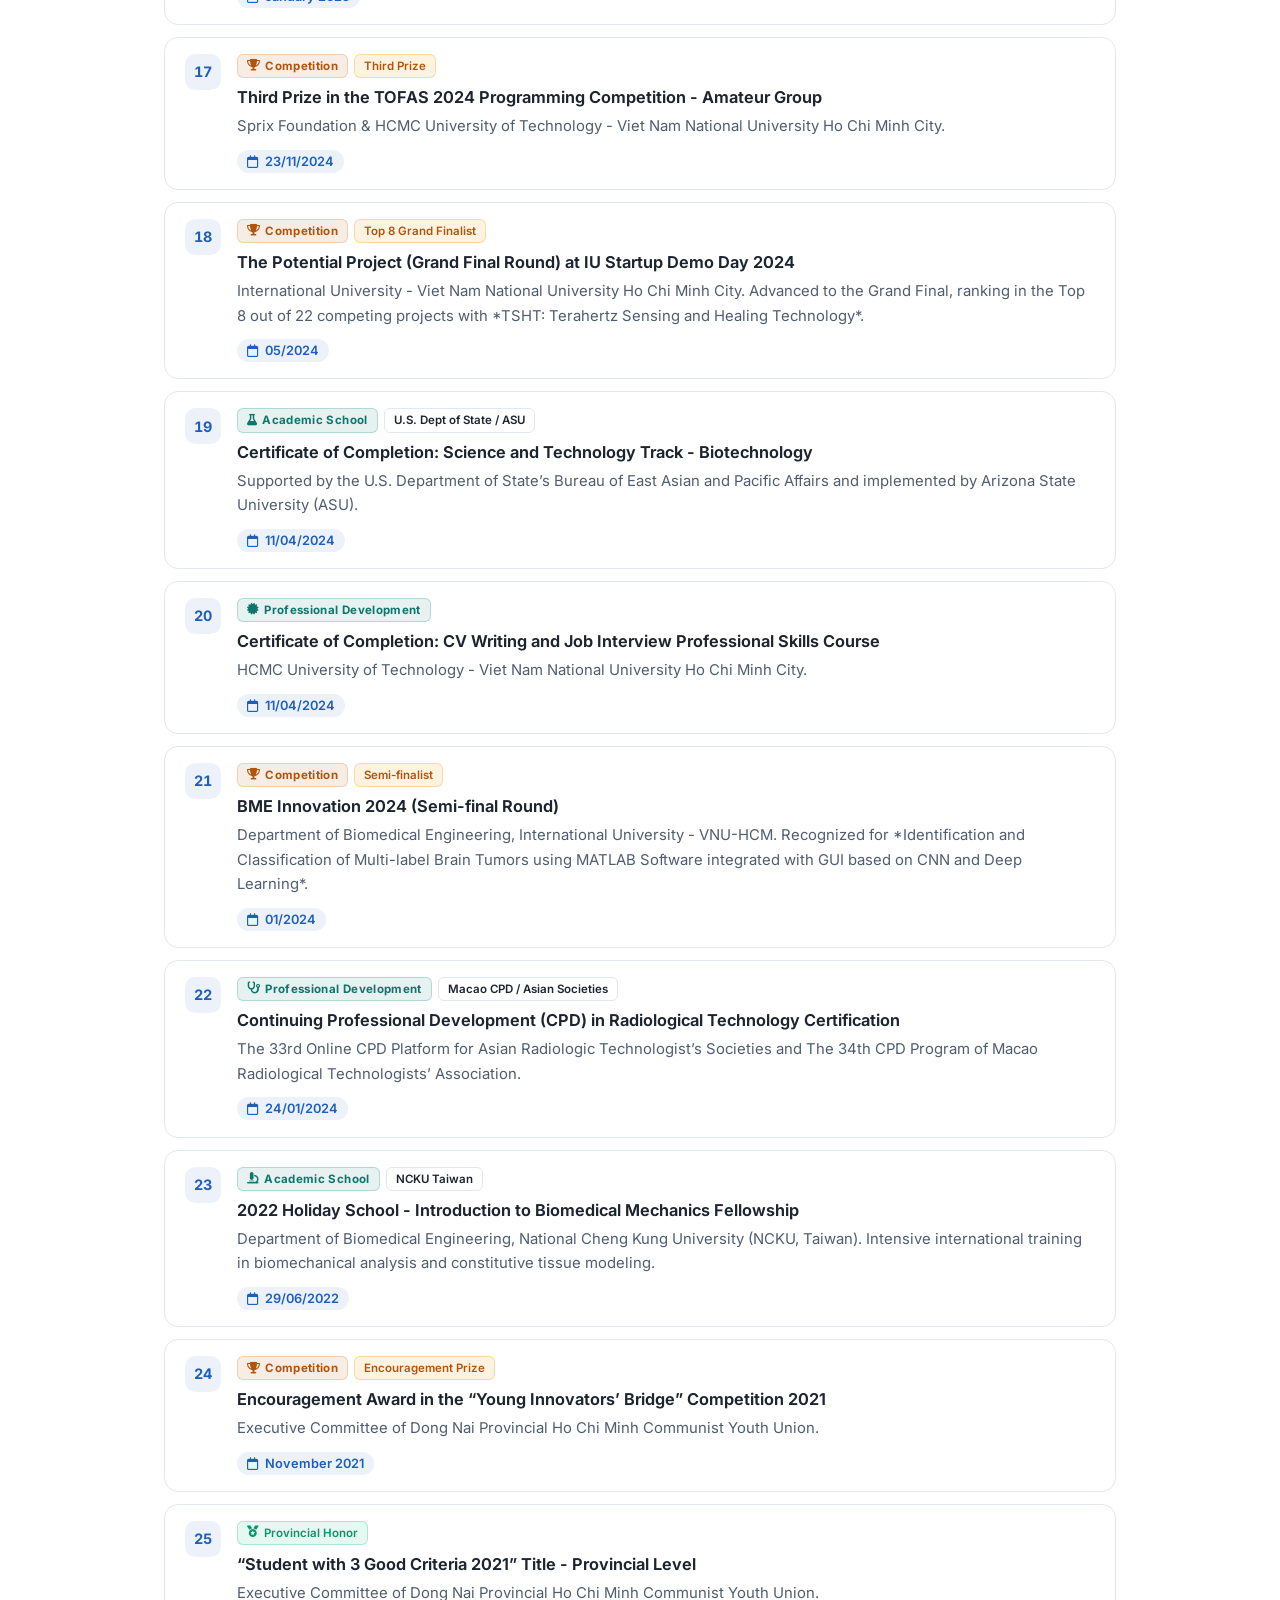
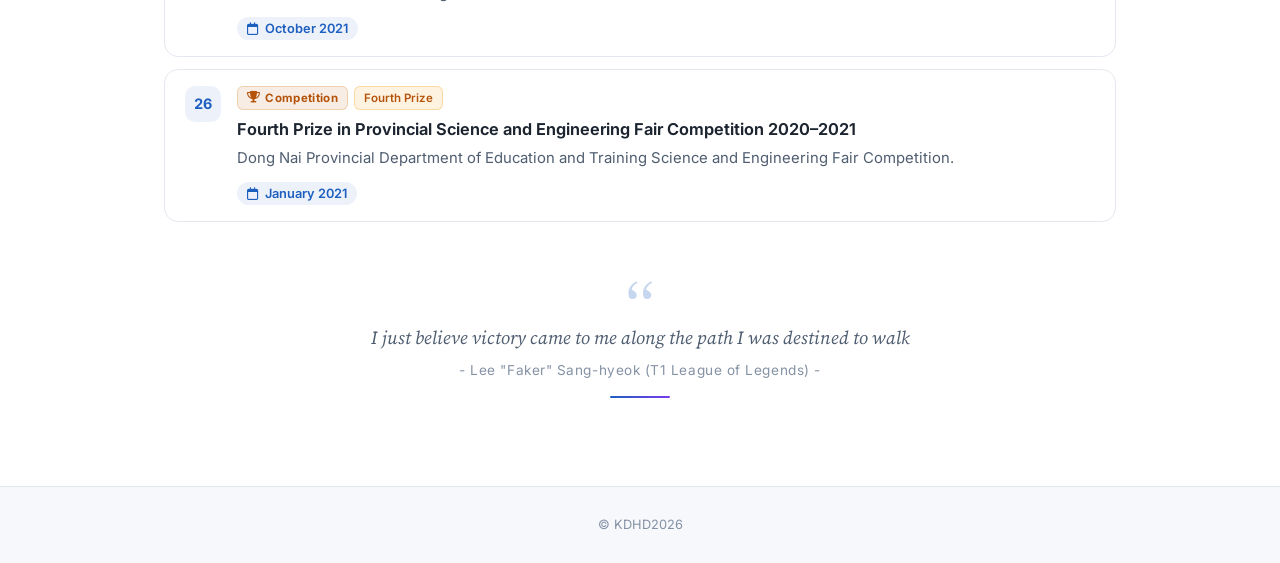
==== commit 96cc50bc: "Update teaching course links and dates, refine reading section with official stores, supplement acad" ====
--- a/awards.html
+++ b/awards.html
@@ -63,223 +63,415 @@
             <div class="awards-layout">
                 <div class="awards-list" id="awards-list-auto" data-autonumber>
 
-                    <div class="award-item">
-                        <div class="award-number-box"></div>
-                        <div class="award-content-box">
-                            <h3 class="award-title">“Student with 5 good criteria 2025” title - National level &amp; City level &amp; University level</h3>
-                            <p class="award-desc">
-                                Central Committee of Viet Nam National Union of Students
+                    <!-- 1 -->
+                    <div class="award-item">
+                        <div class="award-number-box"></div>
+                        <div class="award-content-box">
+                            <div class="pub-badge-row">
+                                <span class="pub-badge pub-badge--journal"><i class="fa-solid fa-graduation-cap"></i> Fellowship</span>
+                                <span class="pub-badge pub-badge--publisher">Tokyo Foundation &amp; VNU-HCM</span>
+                            </div>
+                            <h3 class="award-title">The Ryoichi Sasakawa Young Leaders Fellowship Fund (SYLFF) Nominee (2026–2027)</h3>
+                            <p class="award-desc">
+                                The Tokyo Foundation for Policy Research &amp; Vietnam National University Ho Chi Minh City. Highly competitive international fellowship established to support outstanding graduate leaders and researchers with high intellectual potential in interdisciplinary fields.
+                            </p>
+                            <span class="award-date">October 2026</span>
+                        </div>
+                    </div>
+
+                    <!-- 2 -->
+                    <div class="award-item">
+                        <div class="award-number-box"></div>
+                        <div class="award-content-box">
+                            <div class="pub-badge-row">
+                                <span class="pub-badge pub-badge--metric"><i class="fa-solid fa-star"></i> Scholarship</span>
+                                <span class="pub-badge pub-badge--publisher">VNU-HCM</span>
+                            </div>
+                            <h3 class="award-title">VNU-HCM Postgraduate Research Scholarship 2026</h3>
+                            <p class="award-desc">
+                                Vietnam National University Ho Chi Minh City (VNU-HCM). System-wide scholarship awarded to full-time research-intensive Master’s students in Engineering Physics and Computer Science with international publication records.
+                            </p>
+                            <span class="award-date">October 2026</span>
+                        </div>
+                    </div>
+
+                    <!-- 3 -->
+                    <div class="award-item">
+                        <div class="award-number-box"></div>
+                        <div class="award-content-box">
+                            <div class="pub-badge-row">
+                                <span class="pub-badge pub-badge--journal"><i class="fa-solid fa-graduation-cap"></i> Fellowship</span>
+                                <span class="pub-badge pub-badge--publisher">Rencontres du Vietnam / Vallet Foundation</span>
+                            </div>
+                            <h3 class="award-title">Vallet Fellowship / Postgraduate Scholarship 2026</h3>
+                            <p class="award-desc">
+                                Organization "Rencontres du Vietnam" &amp; Vallet Foundation (France). Prestigious national scholarship founded by Prof. Odon Vallet and Prof. Tran Thanh Van, awarded to top master’s researchers in science and engineering with prominent international publications.
+                            </p>
+                            <span class="award-date">June 2026</span>
+                        </div>
+                    </div>
+
+                    <!-- 4 -->
+                    <div class="award-item">
+                        <div class="award-number-box"></div>
+                        <div class="award-content-box">
+                            <div class="pub-badge-row">
+                                <span class="pub-badge pub-badge--journal"><i class="fa-solid fa-graduation-cap"></i> Fellowship</span>
+                                <span class="pub-badge pub-badge--publisher">ICISE Quy Nhon</span>
+                            </div>
+                            <h3 class="award-title">Vietnam School of Science 2026 (VSS 2026) Fellow</h3>
+                            <p class="award-desc">
+                                Organizing Committee of Vietnam School of Science (ICISE, Quy Nhon). Selected young researcher fellow under the theme "Rethinking Science", exploring foundational scientific philosophy, rigorous research methodology, and interdisciplinary computational science.
+                            </p>
+                            <span class="award-date">May 2026</span>
+                        </div>
+                    </div>
+
+                    <!-- 5 -->
+                    <div class="award-item">
+                        <div class="award-number-box"></div>
+                        <div class="award-content-box">
+                            <div class="pub-badge-row">
+                                <span class="pub-badge pub-badge--metric"><i class="fa-solid fa-medal"></i> National Honor</span>
+                                <span class="pub-badge pub-badge--award">Top 0.025% Nationwide</span>
+                            </div>
+                            <h3 class="award-title">“Student with 5 Good Merits 2024–2025” Title - National Level, City Level &amp; University Level</h3>
+                            <p class="award-desc">
+                                Central Committee of Viet Nam National Union of Students. The highest official student distinction in Vietnam, selectively granted to the top 520 out of more than 2,000,000 university students nationwide (top ≈ 0.025%).
                             </p>
                             <span class="award-date">December 2025</span>
                         </div>
                     </div>
 
-                    <div class="award-item">
-                        <div class="award-number-box"></div>
-                        <div class="award-content-box">
-                            <h3 class="award-title">Outstanding achievements were made in participating in the Green Summer Volunteer Campaign in Dong Thap province in 2025</h3>
-                            <p class="award-desc">
-                                Executive Committee of Dong Thap Province Ho Chi Minh Communist Youth Union
+                    <!-- 6 -->
+                    <div class="award-item">
+                        <div class="award-number-box"></div>
+                        <div class="award-content-box">
+                            <div class="pub-badge-row">
+                                <span class="pub-badge pub-badge--conference"><i class="fa-solid fa-atom"></i> Academic School</span>
+                                <span class="pub-badge pub-badge--publisher">VIASM</span>
+                            </div>
+                            <h3 class="award-title">Winter School on Quantum Computing Fellowship</h3>
+                            <p class="award-desc">
+                                Vietnam Institute for Advanced Study in Mathematics (VIASM). Selected participant in the advanced winter school on quantum computing algorithms, quantum information theory, and mathematical frameworks.
+                            </p>
+                            <span class="award-date">23/11/2025</span>
+                        </div>
+                    </div>
+
+                    <!-- 7 -->
+                    <div class="award-item">
+                        <div class="award-number-box"></div>
+                        <div class="award-content-box">
+                            <div class="pub-badge-row">
+                                <span class="pub-badge pub-badge--competition"><i class="fa-solid fa-trophy"></i> Research Prize</span>
+                                <span class="pub-badge pub-badge--award">Semi-finalist</span>
+                            </div>
+                            <h3 class="award-title">25th Euréka Student Scientific Research Award 2025 (Semi-final Round)</h3>
+                            <p class="award-desc">
+                                Center for Science and Technology Development for Youth (TST) &amp; Ho Chi Minh City Youth Union. Recognized for research on *Secure Brain-Computer Interfaces with Homomorphic Encryption: A Case Study on Electroencephalogram Based P300 Classification*.
+                            </p>
+                            <span class="award-date">November 2025</span>
+                        </div>
+                    </div>
+
+                    <!-- 8 -->
+                    <div class="award-item">
+                        <div class="award-number-box"></div>
+                        <div class="award-content-box">
+                            <div class="pub-badge-row">
+                                <span class="pub-badge pub-badge--competition"><i class="fa-solid fa-trophy"></i> Competition</span>
+                                <span class="pub-badge pub-badge--award">Top 40 / Semi-finalist</span>
+                            </div>
+                            <h3 class="award-title">Top 40 Bach Khoa Innovation 2025 (Semi-final Round)</h3>
+                            <p class="award-desc">
+                                Ho Chi Minh City University of Technology - Vietnam National University Ho Chi Minh City. Project: *MEMORY: A mobile application to support memory improvement for Alzheimer’s Patients*.
+                            </p>
+                            <span class="award-date">19/09/2025</span>
+                        </div>
+                    </div>
+
+                    <!-- 9 -->
+                    <div class="award-item">
+                        <div class="award-number-box"></div>
+                        <div class="award-content-box">
+                            <div class="pub-badge-row">
+                                <span class="pub-badge pub-badge--metric"><i class="fa-solid fa-medal"></i> Provincial Honor</span>
+                            </div>
+                            <h3 class="award-title">Outstanding Achievements in the Green Summer Volunteer Campaign in Dong Thap Province</h3>
+                            <p class="award-desc">
+                                Executive Committee of Dong Thap Province Ho Chi Minh Communist Youth Union. Recognized for exemplary volunteer contributions and youth leadership.
                             </p>
                             <span class="award-date">June 2025</span>
                         </div>
                     </div>
 
-                    <div class="award-item">
-                        <div class="award-number-box"></div>
-                        <div class="award-content-box">
-                            <h3 class="award-title">"Advanced youth follow President Ho Chi Minh’s wills 2025” title</h3>
-                            <p class="award-desc">
-                                Ho Chi Minh City University of Technology - Vietnam National University
+                    <!-- 10 -->
+                    <div class="award-item">
+                        <div class="award-number-box"></div>
+                        <div class="award-content-box">
+                            <div class="pub-badge-row">
+                                <span class="pub-badge pub-badge--metric"><i class="fa-solid fa-medal"></i> University Honor</span>
+                                <span class="pub-badge pub-badge--award">Top 2.4%</span>
+                            </div>
+                            <h3 class="award-title">"Advanced Youth Following President Ho Chi Minh’s Wills 2025” Title</h3>
+                            <p class="award-desc">
+                                Ho Chi Minh City University of Technology - VNU-HCM. Honored for excellence in academics, scientific research, and ethical character, awarded to the top 481 out of over 20,000 students (top ≈ 2.4%).
                             </p>
                             <span class="award-date">May 2025</span>
                         </div>
                     </div>
 
-                    <div class="award-item">
-                        <div class="award-number-box"></div>
-                        <div class="award-content-box">
-                            <h3 class="award-title">Achieved outstanding results in the exam support activities at the first phase of the 2025 Vietnam National University Ho Chi Minh City – Academic Competency Test</h3>
-                            <p class="award-desc">
-                                Executive Committee of Ho Chi Minh City University of Technology Ho Chi Minh Communist Youth Union
+                    <!-- 11 -->
+                    <div class="award-item">
+                        <div class="award-number-box"></div>
+                        <div class="award-content-box">
+                            <div class="pub-badge-row">
+                                <span class="pub-badge pub-badge--metric"><i class="fa-solid fa-medal"></i> University Honor</span>
+                            </div>
+                            <h3 class="award-title">Outstanding Results in the Exam Support Activities for the 2025 VNU-HCM Academic Competency Test</h3>
+                            <p class="award-desc">
+                                Executive Committee of Ho Chi Minh City University of Technology Youth Union.
                             </p>
                             <span class="award-date">April 2025</span>
                         </div>
                     </div>
 
-                    <div class="award-item">
-                        <div class="award-number-box"></div>
-                        <div class="award-content-box">
-                            <h3 class="award-title">OISP Talented Students 2023-2024</h3>
-                            <p class="award-desc">
-                                Office for International Study Programs - HCMC University of Technology - Vietnam National University Ho Chi Minh City
+                    <!-- 12 -->
+                    <div class="award-item">
+                        <div class="award-number-box"></div>
+                        <div class="award-content-box">
+                            <div class="pub-badge-row">
+                                <span class="pub-badge pub-badge--metric"><i class="fa-solid fa-medal"></i> University Honor</span>
+                                <span class="pub-badge pub-badge--award">Top 0.2% (Top 10 / 5,000)</span>
+                            </div>
+                            <h3 class="award-title">OISP Talented Students Award 2023–2024</h3>
+                            <p class="award-desc">
+                                Office for International Study Programs (OISP), HCMUT - VNU-HCM. Granted for exceptional academic and scientific research achievements, selectively awarded to the top 10 out of nearly 5,000 students (top ≈ 0.2%).
                             </p>
                             <span class="award-date">March 2025</span>
                         </div>
                     </div>
 
-                    <div class="award-item">
-                        <div class="award-number-box"></div>
-                        <div class="award-content-box">
-                            <h3 class="award-title">Students with 5 good criteria 2024” title - Viet Nam Union of Students of OISP level</h3>
-                            <p class="award-desc">
-                                Office for International Study Programs - HCMC University of Technology - Vietnam National University Ho Chi Minh City
+                    <!-- 13 -->
+                    <div class="award-item">
+                        <div class="award-number-box"></div>
+                        <div class="award-content-box">
+                            <div class="pub-badge-row">
+                                <span class="pub-badge pub-badge--metric"><i class="fa-solid fa-medal"></i> Faculty Honor</span>
+                            </div>
+                            <h3 class="award-title">“Student with 5 Good Merits 2024” Title - OISP Level</h3>
+                            <p class="award-desc">
+                                Office for International Study Programs - HCMC University of Technology - Vietnam National University Ho Chi Minh City.
                             </p>
                             <span class="award-date">March 2025</span>
                         </div>
                     </div>
 
-                    <div class="award-item">
-                        <div class="award-number-box"></div>
-                        <div class="award-content-box">
-                            <h3 class="award-title">“Advanced youth follow President Ho Chi Minh’s wills 2024” title</h3>
-                            <p class="award-desc">
-                                HCMC University of Technology - Vietnam National University Ho Chi Minh City
+                    <!-- 14 -->
+                    <div class="award-item">
+                        <div class="award-number-box"></div>
+                        <div class="award-content-box">
+                            <div class="pub-badge-row">
+                                <span class="pub-badge pub-badge--metric"><i class="fa-solid fa-star"></i> Scholarship</span>
+                                <span class="pub-badge pub-badge--publisher">HCMUT - VNU-HCM</span>
+                            </div>
+                            <h3 class="award-title">HCMUT Academic Study Encouragement Scholarships</h3>
+                            <p class="award-desc">
+                                Ho Chi Minh City University of Technology (HCMUT - VNU-HCM). Merit-based academic scholarship awarded for top cohort performance, achieving a perfect GPA of 4.0/4.0 in graduation courses (Capstone Project: 9.2/10.0, Specialized Project: 9.2/10.0, Internship: 9.0/10.0).
+                            </p>
+                            <span class="award-date">2024–2025</span>
+                        </div>
+                    </div>
+
+                    <!-- 15 -->
+                    <div class="award-item">
+                        <div class="award-number-box"></div>
+                        <div class="award-content-box">
+                            <div class="pub-badge-row">
+                                <span class="pub-badge pub-badge--conference"><i class="fa-solid fa-certificate"></i> Contest</span>
+                            </div>
+                            <h3 class="award-title">Certificate of Active Participation in the Southeast Asian Culture Knowledge Contest - ASEAN</h3>
+                            <p class="award-desc">
+                                HCMC University of Technology - Viet Nam National University Ho Chi Minh City.
+                            </p>
+                            <span class="award-date">24/03/2025</span>
+                        </div>
+                    </div>
+
+                    <!-- 16 -->
+                    <div class="award-item">
+                        <div class="award-number-box"></div>
+                        <div class="award-content-box">
+                            <div class="pub-badge-row">
+                                <span class="pub-badge pub-badge--metric"><i class="fa-solid fa-medal"></i> University Honor</span>
+                            </div>
+                            <h3 class="award-title">“Advanced Youth Following President Ho Chi Minh’s Wills 2024” Title</h3>
+                            <p class="award-desc">
+                                HCMC University of Technology - Vietnam National University Ho Chi Minh City.
                             </p>
                             <span class="award-date">January 2025</span>
                         </div>
                     </div>
 
-                    <div class="award-item">
-                        <div class="award-number-box"></div>
-                        <div class="award-content-box">
+                    <!-- 17 -->
+                    <div class="award-item">
+                        <div class="award-number-box"></div>
+                        <div class="award-content-box">
+                            <div class="pub-badge-row">
+                                <span class="pub-badge pub-badge--competition"><i class="fa-solid fa-trophy"></i> Competition</span>
+                                <span class="pub-badge pub-badge--award">Third Prize</span>
+                            </div>
+                            <h3 class="award-title">Third Prize in the TOFAS 2024 Programming Competition - Amateur Group</h3>
+                            <p class="award-desc">
+                                Sprix Foundation &amp; HCMC University of Technology - Viet Nam National University Ho Chi Minh City.
+                            </p>
+                            <span class="award-date">23/11/2024</span>
+                        </div>
+                    </div>
+
+                    <!-- 18 -->
+                    <div class="award-item">
+                        <div class="award-number-box"></div>
+                        <div class="award-content-box">
+                            <div class="pub-badge-row">
+                                <span class="pub-badge pub-badge--competition"><i class="fa-solid fa-trophy"></i> Competition</span>
+                                <span class="pub-badge pub-badge--award">Top 8 Grand Finalist</span>
+                            </div>
+                            <h3 class="award-title">The Potential Project (Grand Final Round) at IU Startup Demo Day 2024</h3>
+                            <p class="award-desc">
+                                International University - Viet Nam National University Ho Chi Minh City. Advanced to the Grand Final, ranking in the Top 8 out of 22 competing projects with *TSHT: Terahertz Sensing and Healing Technology*.
+                            </p>
+                            <span class="award-date">05/2024</span>
+                        </div>
+                    </div>
+
+                    <!-- 19 -->
+                    <div class="award-item">
+                        <div class="award-number-box"></div>
+                        <div class="award-content-box">
+                            <div class="pub-badge-row">
+                                <span class="pub-badge pub-badge--conference"><i class="fa-solid fa-flask"></i> Academic School</span>
+                                <span class="pub-badge pub-badge--publisher">U.S. Dept of State / ASU</span>
+                            </div>
+                            <h3 class="award-title">Certificate of Completion: Science and Technology Track - Biotechnology</h3>
+                            <p class="award-desc">
+                                Supported by the U.S. Department of State’s Bureau of East Asian and Pacific Affairs and implemented by Arizona State University (ASU).
+                            </p>
+                            <span class="award-date">11/04/2024</span>
+                        </div>
+                    </div>
+
+                    <!-- 20 -->
+                    <div class="award-item">
+                        <div class="award-number-box"></div>
+                        <div class="award-content-box">
+                            <div class="pub-badge-row">
+                                <span class="pub-badge pub-badge--conference"><i class="fa-solid fa-certificate"></i> Professional Development</span>
+                            </div>
+                            <h3 class="award-title">Certificate of Completion: CV Writing and Job Interview Professional Skills Course</h3>
+                            <p class="award-desc">
+                                HCMC University of Technology - Viet Nam National University Ho Chi Minh City.
+                            </p>
+                            <span class="award-date">11/04/2024</span>
+                        </div>
+                    </div>
+
+                    <!-- 21 -->
+                    <div class="award-item">
+                        <div class="award-number-box"></div>
+                        <div class="award-content-box">
+                            <div class="pub-badge-row">
+                                <span class="pub-badge pub-badge--competition"><i class="fa-solid fa-trophy"></i> Competition</span>
+                                <span class="pub-badge pub-badge--award">Semi-finalist</span>
+                            </div>
+                            <h3 class="award-title">BME Innovation 2024 (Semi-final Round)</h3>
+                            <p class="award-desc">
+                                Department of Biomedical Engineering, International University - VNU-HCM. Recognized for *Identification and Classification of Multi-label Brain Tumors using MATLAB Software integrated with GUI based on CNN and Deep Learning*.
+                            </p>
+                            <span class="award-date">01/2024</span>
+                        </div>
+                    </div>
+
+                    <!-- 22 -->
+                    <div class="award-item">
+                        <div class="award-number-box"></div>
+                        <div class="award-content-box">
+                            <div class="pub-badge-row">
+                                <span class="pub-badge pub-badge--conference"><i class="fa-solid fa-stethoscope"></i> Professional Development</span>
+                                <span class="pub-badge pub-badge--publisher">Macao CPD / Asian Societies</span>
+                            </div>
+                            <h3 class="award-title">Continuing Professional Development (CPD) in Radiological Technology Certification</h3>
+                            <p class="award-desc">
+                                The 33rd Online CPD Platform for Asian Radiologic Technologist’s Societies and The 34th CPD Program of Macao Radiological Technologists’ Association.
+                            </p>
+                            <span class="award-date">24/01/2024</span>
+                        </div>
+                    </div>
+
+                    <!-- 23 -->
+                    <div class="award-item">
+                        <div class="award-number-box"></div>
+                        <div class="award-content-box">
+                            <div class="pub-badge-row">
+                                <span class="pub-badge pub-badge--conference"><i class="fa-solid fa-microscope"></i> Academic School</span>
+                                <span class="pub-badge pub-badge--publisher">NCKU Taiwan</span>
+                            </div>
+                            <h3 class="award-title">2022 Holiday School - Introduction to Biomedical Mechanics Fellowship</h3>
+                            <p class="award-desc">
+                                Department of Biomedical Engineering, National Cheng Kung University (NCKU, Taiwan). Intensive international training in biomechanical analysis and constitutive tissue modeling.
+                            </p>
+                            <span class="award-date">29/06/2022</span>
+                        </div>
+                    </div>
+
+                    <!-- 24 -->
+                    <div class="award-item">
+                        <div class="award-number-box"></div>
+                        <div class="award-content-box">
+                            <div class="pub-badge-row">
+                                <span class="pub-badge pub-badge--competition"><i class="fa-solid fa-trophy"></i> Competition</span>
+                                <span class="pub-badge pub-badge--award">Encouragement Prize</span>
+                            </div>
                             <h3 class="award-title">Encouragement Award in the “Young Innovators’ Bridge” Competition 2021</h3>
                             <p class="award-desc">
-                                Executive Committee of Dong Nai Provincial Ho Chi Minh Communist Youth Union
+                                Executive Committee of Dong Nai Provincial Ho Chi Minh Communist Youth Union.
                             </p>
                             <span class="award-date">November 2021</span>
                         </div>
                     </div>
 
-                    <div class="award-item">
-                        <div class="award-number-box"></div>
-                        <div class="award-content-box">
-                            <h3 class="award-title">“Student with 3 Good Criteria 2021” title - Provincial level</h3>
-                            <p class="award-desc">
-                                Executive Committee of Dong Nai Provincial Ho Chi Minh Communist Youth Union
+                    <!-- 25 -->
+                    <div class="award-item">
+                        <div class="award-number-box"></div>
+                        <div class="award-content-box">
+                            <div class="pub-badge-row">
+                                <span class="pub-badge pub-badge--metric"><i class="fa-solid fa-medal"></i> Provincial Honor</span>
+                            </div>
+                            <h3 class="award-title">“Student with 3 Good Criteria 2021” Title - Provincial Level</h3>
+                            <p class="award-desc">
+                                Executive Committee of Dong Nai Provincial Ho Chi Minh Communist Youth Union.
                             </p>
                             <span class="award-date">October 2021</span>
                         </div>
                     </div>
 
-                    <div class="award-item">
-                        <div class="award-number-box"></div>
-                        <div class="award-content-box">
-                            <h3 class="award-title">Fourth Prize of Provincial Science and Engineering Fair Competition 2020-2021</h3>
-                            <p class="award-desc">
-                                Dong Nai Provincial Science and Engineering Fair Competition
+                    <!-- 26 -->
+                    <div class="award-item">
+                        <div class="award-number-box"></div>
+                        <div class="award-content-box">
+                            <div class="pub-badge-row">
+                                <span class="pub-badge pub-badge--competition"><i class="fa-solid fa-trophy"></i> Competition</span>
+                                <span class="pub-badge pub-badge--award">Fourth Prize</span>
+                            </div>
+                            <h3 class="award-title">Fourth Prize in Provincial Science and Engineering Fair Competition 2020–2021</h3>
+                            <p class="award-desc">
+                                Dong Nai Provincial Department of Education and Training Science and Engineering Fair Competition.
                             </p>
                             <span class="award-date">January 2021</span>
                         </div>
                     </div>
-                </div>
-            </div>
-        </section>
-
-        <section class="section">
-            <h2 class="section-title"><i class="fa-solid fa-certificate title-icon"></i>CERTIFICATIONS</h2>
-
-            <div class="awards-layout">
-                <div class="awards-list" id="certi-list-auto" data-autonumber>
-
-                    <div class="award-item">
-                        <div class="award-number-box"></div>
-                        <div class="award-content-box">
-                            <h3 class="award-title">Certification of participated in the Winter School on Quantum Computing from November 21-23, 2025 at the University of Technology - Vietnam National University Ho Chi Minh City</h3>
-                            <p class="award-desc">
-                                Vietnam Institute for Advanced Study in Mathematics (VIASM)
-                            </p>
-                            <span class="award-date">23/11/2025</span>
-                        </div>
-                    </div>
-
-                    <div class="award-item">
-                        <div class="award-number-box"></div>
-                        <div class="award-content-box">
-                            <h3 class="award-title">Certification of Top 40 Bach Khoa Innovation 2025</h3>
-                            <p class="award-desc">
-                                HCMC University of Technology - Viet Nam National University Ho Chi Minh City
-                            </p>
-                            <span class="award-date">19/09/2025</span>
-                        </div>
-                    </div>
-
-                    <div class="award-item">
-                        <div class="award-number-box"></div>
-                        <div class="award-content-box">
-                            <h3 class="award-title">Certification of actively participated in the Southeast Asian Culture Knowledge Contest - ASEAN</h3>
-                            <p class="award-desc">
-                                HCMC University of Technology - Viet Nam National University Ho Chi Minh City
-                            </p>
-                            <span class="award-date">24/03/2025</span>
-                        </div>
-                    </div>
-
-                    <div class="award-item">
-                        <div class="award-number-box"></div>
-                        <div class="award-content-box">
-                            <h3 class="award-title">Certification of Won third prize in the TOFAS 2024 programming competition - Amateur group</h3>
-                            <p class="award-desc">
-                                HCMC University of Technology - Viet Nam National University Ho Chi Minh City
-                            </p>
-                            <span class="award-date">23/11/2024</span>
-                        </div>
-                    </div>
-
-                    <div class="award-item">
-                        <div class="award-number-box"></div>
-                        <div class="award-content-box">
-                            <h3 class="award-title">Certification of The Potential Project of IU Startup Demo Day 2024</h3>
-                            <p class="award-desc">
-                                International University - Viet Nam National University Ho Chi Minh City
-                            </p>
-                            <span class="award-date">05/2024</span>
-                        </div>
-                    </div>
-
-                    <div class="award-item">
-                        <div class="award-number-box"></div>
-                        <div class="award-content-box">
-                            <h3 class="award-title">Certification of successfully completing the Science and Technology Track - Biotechnology</h3>
-                            <p class="award-desc">
-                                U.S. Department of State’s Bureau of East Asian and Pacific Affairs and implemented by Arizona State University
-                            </p>
-                            <span class="award-date">11/04/2024</span>
-                        </div>
-                    </div>
-
-                    <div class="award-item">
-                        <div class="award-number-box"></div>
-                        <div class="award-content-box">
-                            <h3 class="award-title">Certification of have completed the CV Writing and Job Interview Skills course which took place on April 3-4, 2025</h3>
-                            <p class="award-desc">
-                                HCMC University of Technology - Viet Nam National University Ho Chi Minh City
-                            </p>
-                            <span class="award-date">11/04/2024</span>
-                        </div>
-                    </div>
-
-                    <div class="award-item">
-                        <div class="award-number-box"></div>
-                        <div class="award-content-box">
-                            <h3 class="award-title">Certification of completion the Online Continuing Professional Development Program: The 33rd Online Continuing Professional Development Platform for Asian Radiologic Technologist’s Societies and The 34th Continuing Professional Development (CPD) Program of Macao Radiological Technologists’ Association</h3>
-                            <p class="award-desc">
-                                Macao Radiological Technologists’ Association
-                            </p>
-                            <span class="award-date">24/01/2024</span>
-                        </div>
-                    </div>
-
-                    <div class="award-item">
-                        <div class="award-number-box"></div>
-                        <div class="award-content-box">
-                            <h3 class="award-title">Certification of successfully completed the courses of 2022 Holiday School-Introduction to Biomedical Mechanics from June 20, 2022 to June 27, 2022</h3>
-                            <p class="award-desc">
-                                Department of Biomedical Engineering, National Cheng Kung University
-                            </p>
-                            <span class="award-date">29/06/2022</span>
-                        </div>
-                    </div>
+
                 </div>
             </div>
         </section>
--- a/style.css
+++ b/style.css
@@ -273,6 +273,16 @@
     text-transform: uppercase;
 }
 
+.section-title b,
+.section-title strong,
+.bio-heading b,
+.bio-heading strong {
+    font-family: inherit;
+    font-size: inherit;
+    font-weight: 700;
+    letter-spacing: inherit;
+}
+
 .section-title::after,
 .bio-heading::after {
     content: "";
@@ -984,6 +994,14 @@
     margin-top: 10px;
 }
 
+.pub-badge-row {
+    display: flex;
+    flex-wrap: wrap;
+    align-items: center;
+    gap: 6px;
+    margin-bottom: 8px;
+}
+
 .pub-badge,
 .btn-square {
     display: inline-flex;
@@ -992,20 +1010,113 @@
     padding: 2px 9px;
     border-radius: 6px;
     font-size: 0.72rem;
+    line-height: 1.6;
+}
+
+.pub-badge {
+    font-weight: 600;
+    white-space: nowrap;
+    border: 1px solid transparent;
+}
+
+/* Category & Type badges */
+.pub-badge--journal {
+    background: var(--accent-soft);
+    color: var(--accent);
+    border-color: rgba(37, 99, 235, 0.25);
+    font-weight: 700;
+    letter-spacing: 0.03em;
+}
+
+.pub-badge--conference {
+    background: var(--teal-soft);
+    color: var(--teal);
+    border-color: rgba(13, 148, 136, 0.25);
+    font-weight: 700;
+    letter-spacing: 0.03em;
+}
+
+.pub-badge--competition {
+    background: var(--amber-soft);
+    color: var(--amber);
+    border-color: rgba(217, 119, 6, 0.25);
+    font-weight: 700;
+    letter-spacing: 0.03em;
+}
+
+/* Review / Publication Status badge */
+.pub-badge--submission {
+    background: rgba(220, 38, 38, 0.09);
+    color: #dc2626;
+    border-color: rgba(220, 38, 38, 0.28);
+    font-weight: 600;
+}
+
+/* Indexing & Publisher badges */
+.pub-badge--publisher {
+    background: var(--surface-2);
+    color: var(--text);
+    border-color: var(--border);
+    font-weight: 600;
+}
+
+/* Impact Metrics & Journal Metrics */
+.pub-badge--metric {
+    background: rgba(16, 185, 129, 0.10);
+    color: #059669;
+    border-color: rgba(16, 185, 129, 0.28);
+    font-weight: 600;
+}
+
+/* Competition Awards */
+.pub-badge--award {
+    background: rgba(245, 158, 11, 0.12);
+    color: #b45309;
+    border-color: rgba(245, 158, 11, 0.3);
+    font-weight: 600;
+}
+
+/* Topic & Domain badges */
+.pub-badge--topic {
+    background: var(--surface);
+    color: var(--text-muted);
+    border-color: var(--border);
+    font-size: 0.70rem;
+    font-weight: 500;
+    transition: all 0.2s ease;
+}
+
+.pub-badge--topic:hover {
+    color: var(--accent);
+    border-color: var(--accent);
+    background: var(--accent-soft);
+}
+
+[data-theme="dark"] .pub-badge--submission {
+    background: rgba(239, 68, 68, 0.18);
+    color: #f87171;
+    border-color: rgba(239, 68, 68, 0.35);
+}
+
+[data-theme="dark"] .pub-badge--metric {
+    background: rgba(16, 185, 129, 0.18);
+    color: #34d399;
+    border-color: rgba(16, 185, 129, 0.35);
+}
+
+[data-theme="dark"] .pub-badge--award {
+    background: rgba(245, 158, 11, 0.18);
+    color: #fbbf24;
+    border-color: rgba(245, 158, 11, 0.35);
+}
+
+.btn-square {
+    border: 1px solid var(--border);
+    color: var(--text-muted);
+    background: transparent;
     font-weight: 700;
     letter-spacing: 0.05em;
     text-transform: uppercase;
-    line-height: 1.6;
-}
-
-.pub-badge--journal { background: var(--accent-soft); color: var(--accent); }
-.pub-badge--conference { background: var(--teal-soft); color: var(--teal); }
-.pub-badge--competition { background: var(--amber-soft); color: var(--amber); }
-
-.btn-square {
-    border: 1px solid var(--border);
-    color: var(--text-muted);
-    background: transparent;
     transition: all 0.2s ease;
 }
 
@@ -1185,6 +1296,30 @@
     line-height: 1.35;
     color: var(--text);
     margin: 0 0 10px;
+}
+
+.teaching-title a {
+    color: inherit;
+    text-decoration: none;
+    transition: color 0.2s ease;
+}
+
+.teaching-title a:hover {
+    color: var(--accent);
+    text-decoration: none;
+}
+
+.title-ext-link {
+    font-size: 0.65em;
+    margin-left: 6px;
+    opacity: 0.55;
+    vertical-align: 0.1em;
+    transition: opacity 0.2s ease;
+}
+
+.teaching-title a:hover .title-ext-link {
+    opacity: 1;
+    color: var(--accent);
 }
 
 .course-code {
@@ -1400,8 +1535,40 @@
     box-shadow: var(--shadow-sm);
 }
 
-.book-list li b {
-    color: var(--text);
+.book-card-inner {
+    display: flex;
+    align-items: center;
+    justify-content: space-between;
+    gap: 16px;
+    flex-wrap: wrap;
+}
+
+.book-meta {
+    flex: 1 1 300px;
+}
+
+.book-title {
+    font-family: var(--font-serif);
+    font-size: 1.05rem;
+    font-weight: 700;
+    color: var(--text);
+    margin: 0 0 4px;
+}
+
+.book-author {
+    font-size: 0.88rem;
+    color: var(--text-muted);
+    margin: 0;
+}
+
+.book-publisher {
+    color: var(--text-soft);
+    font-size: 0.82rem;
+}
+
+.book-action {
+    display: flex;
+    align-items: center;
 }
 
 /* =========================================
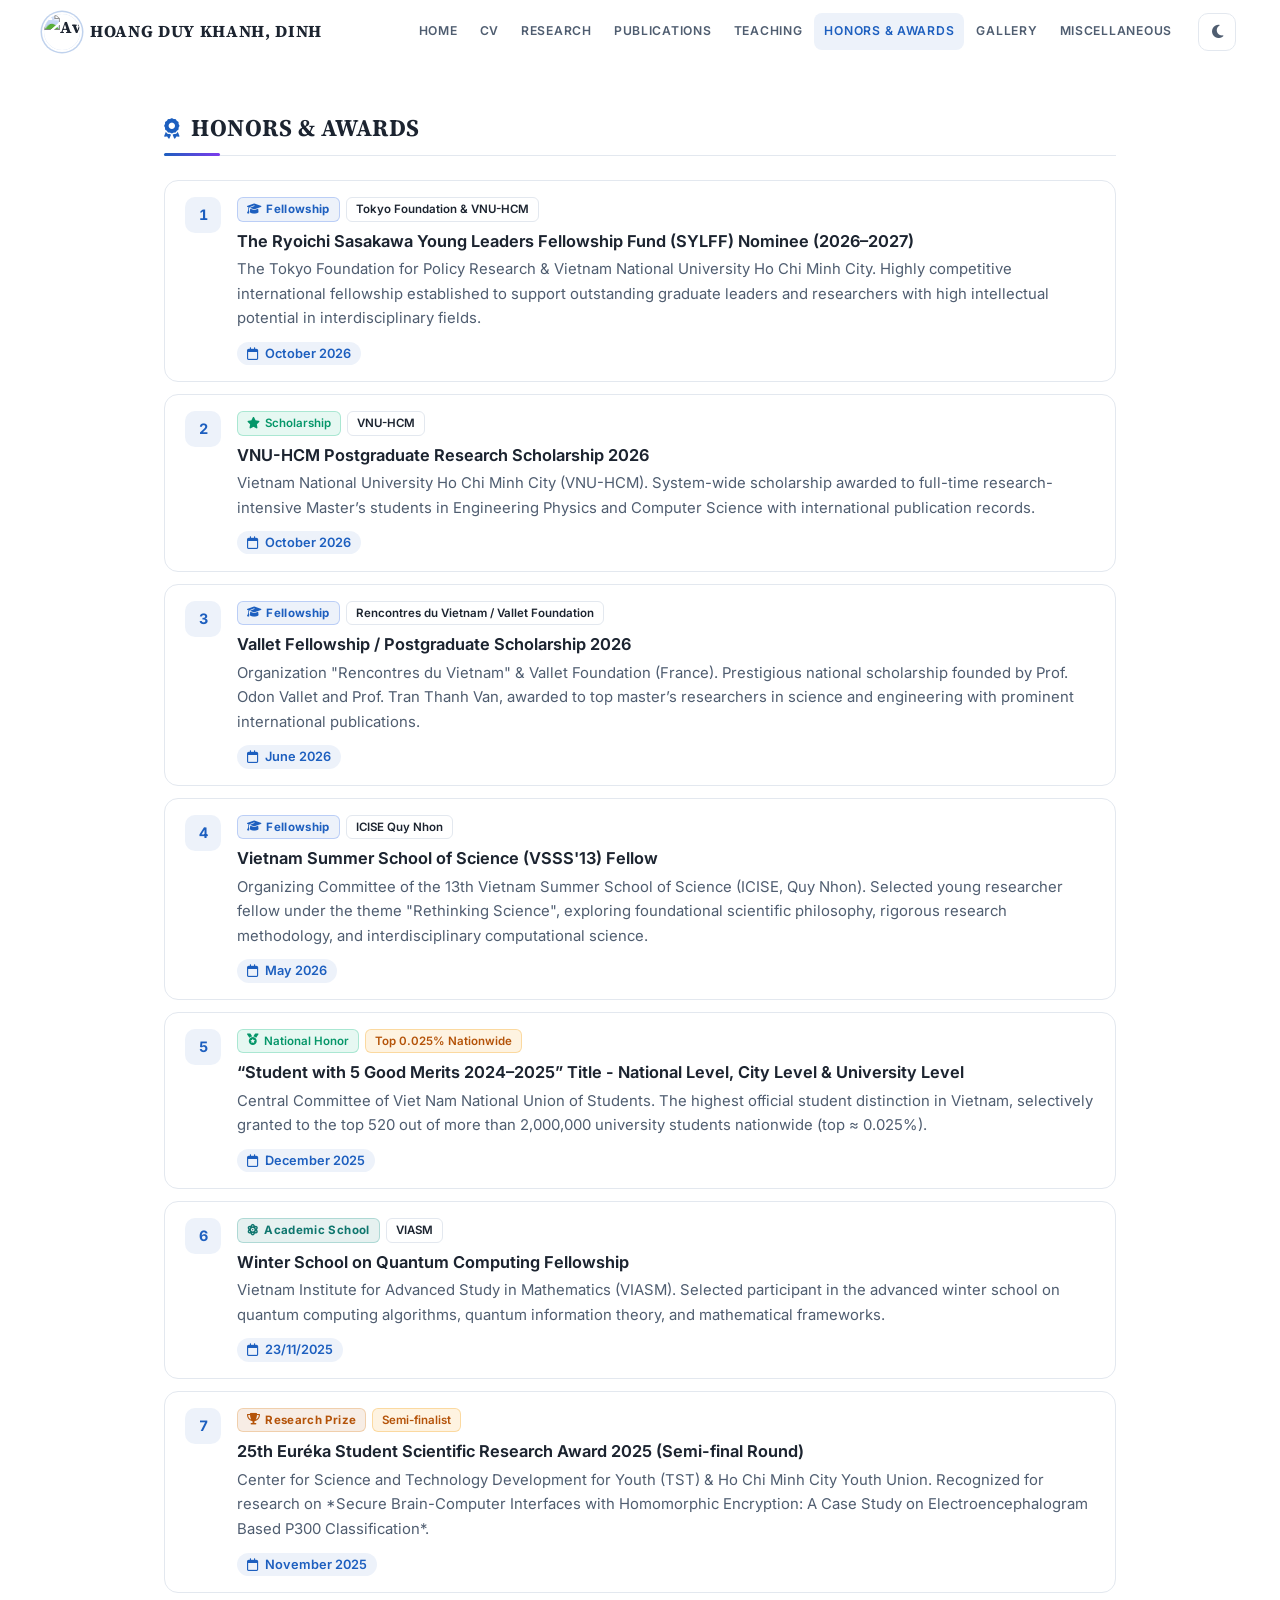
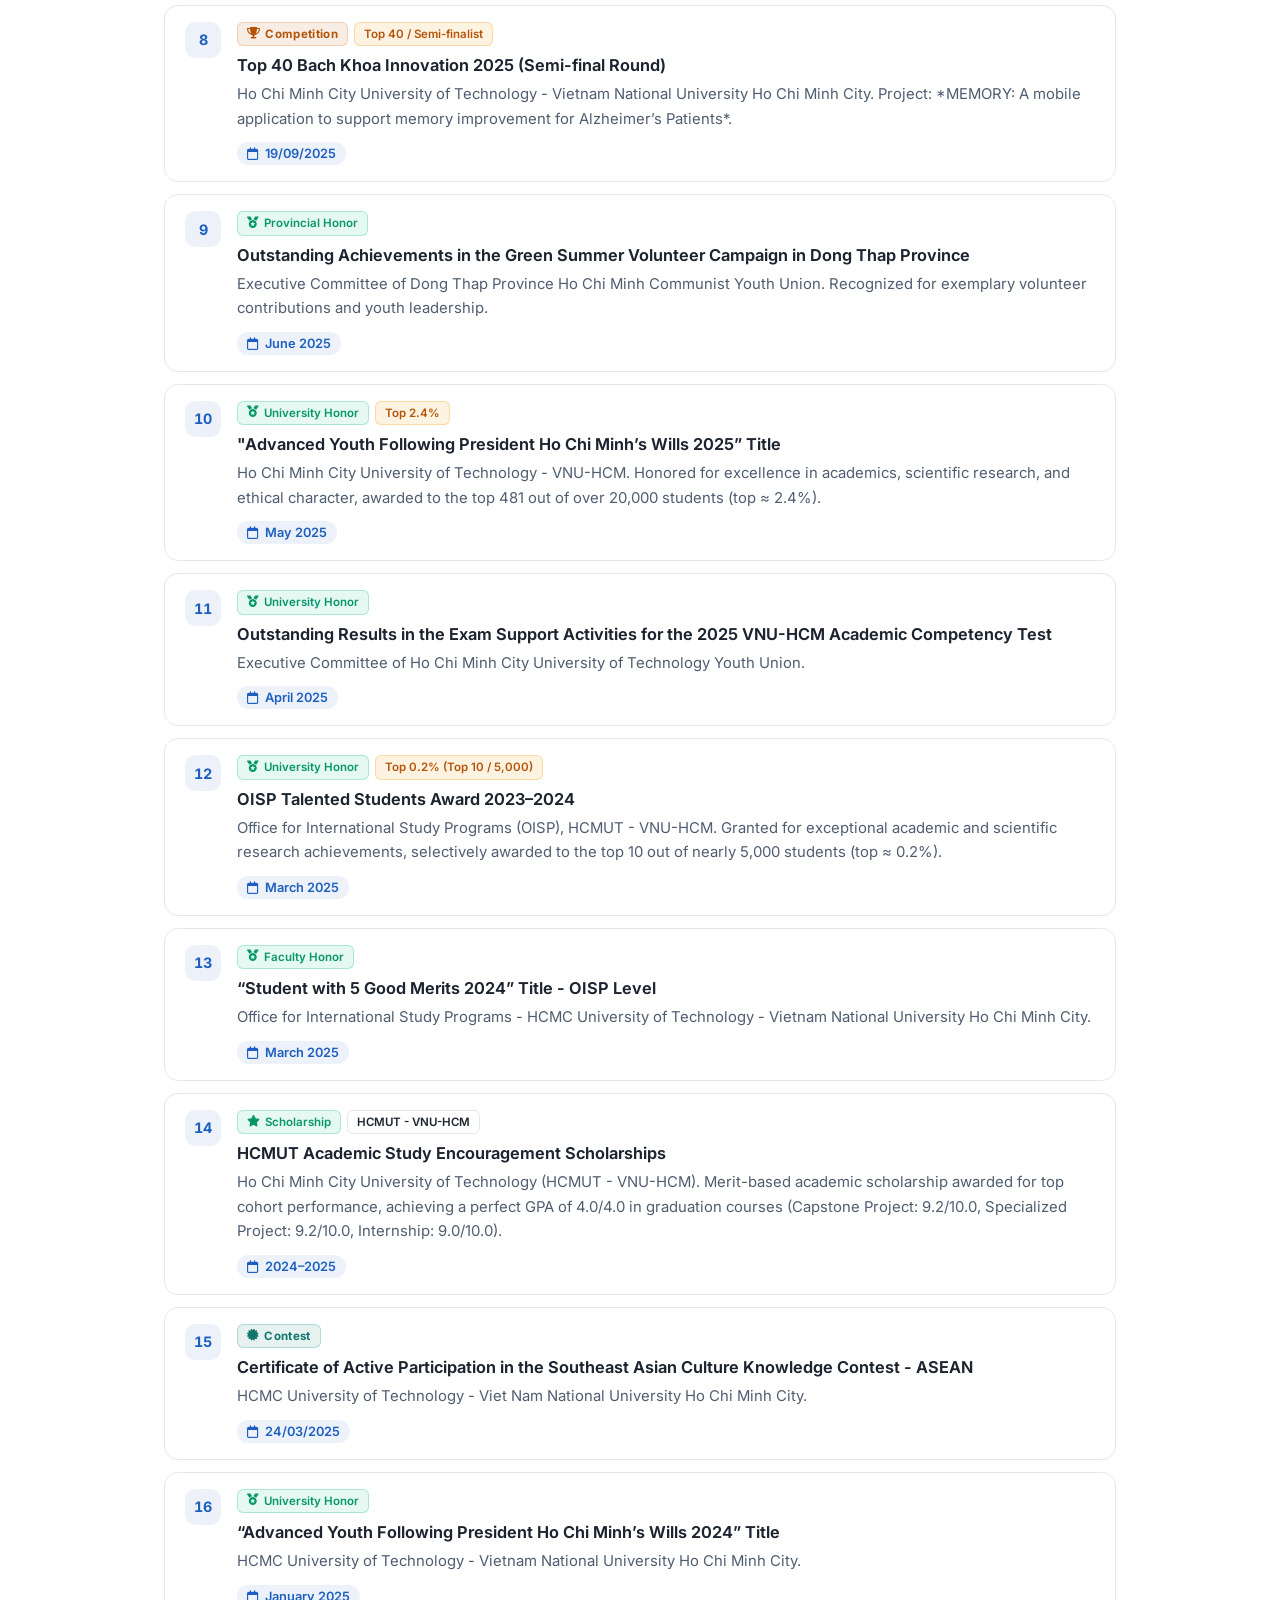
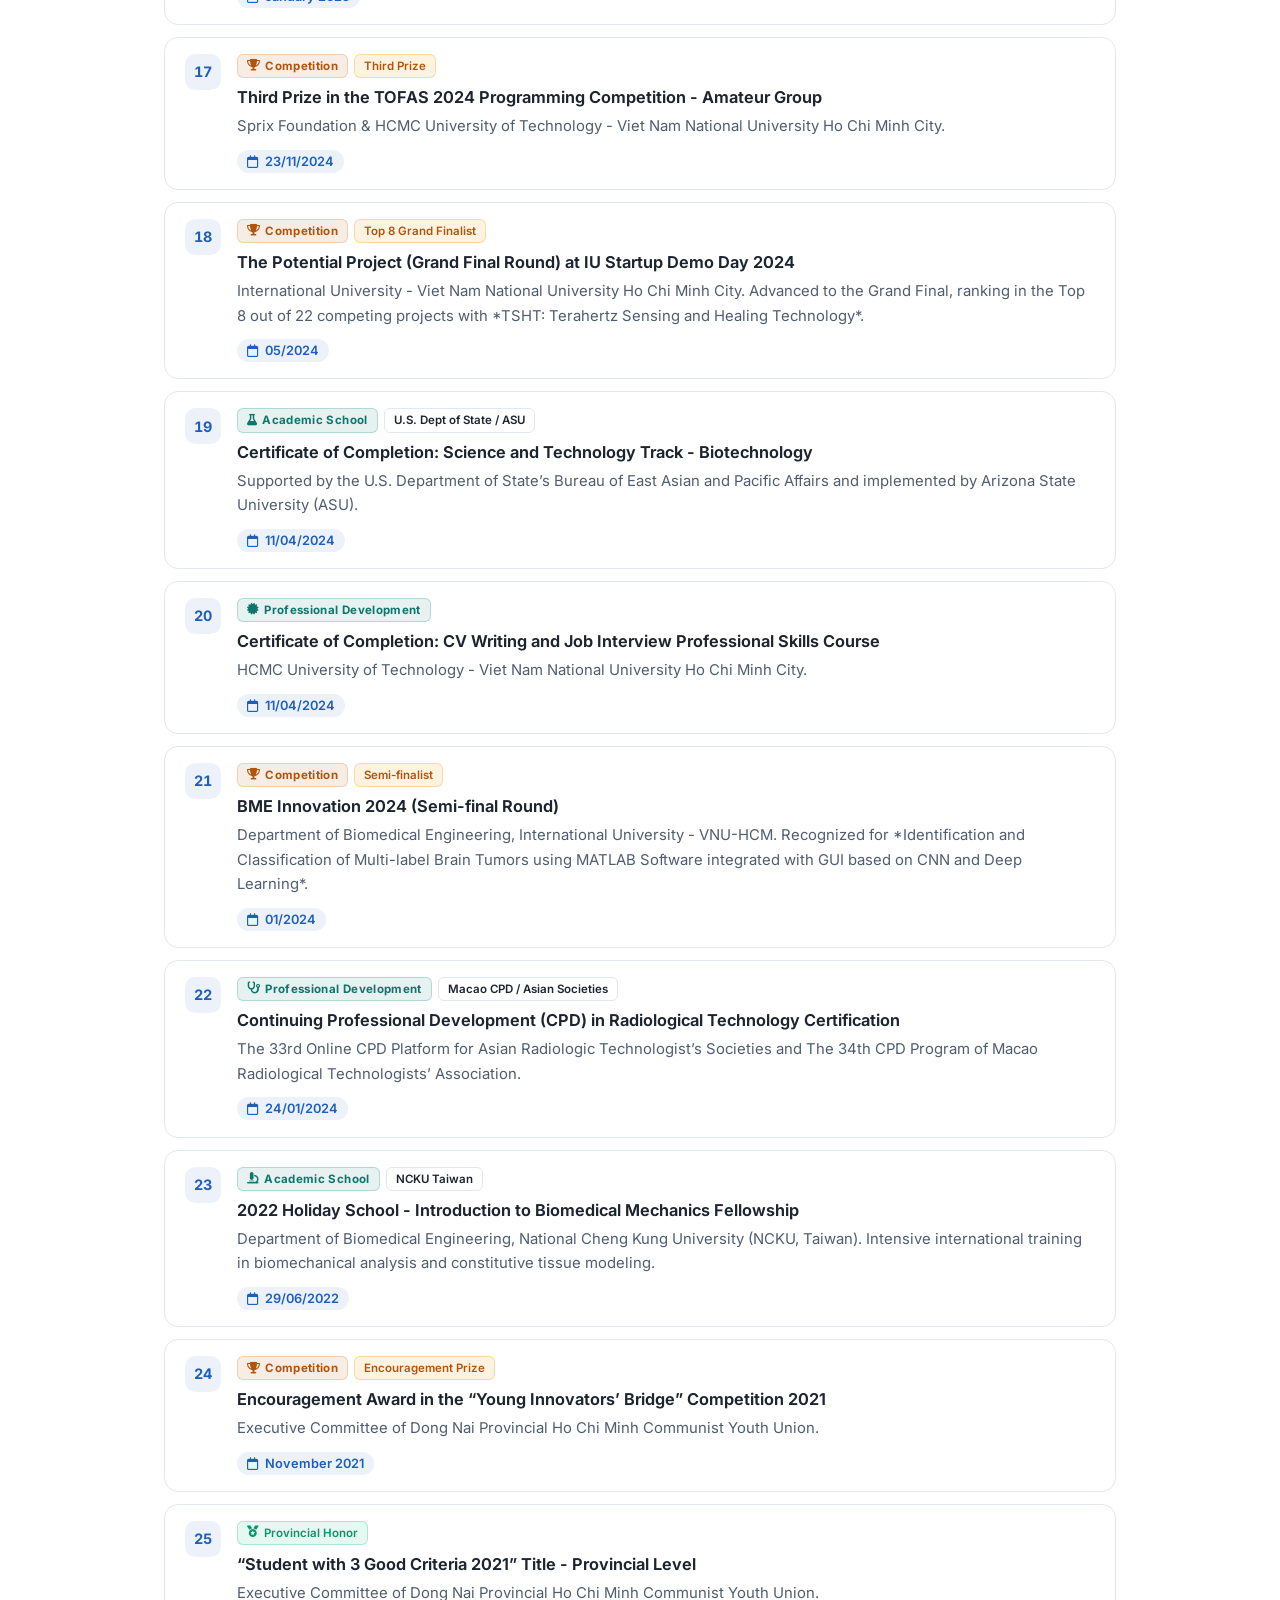
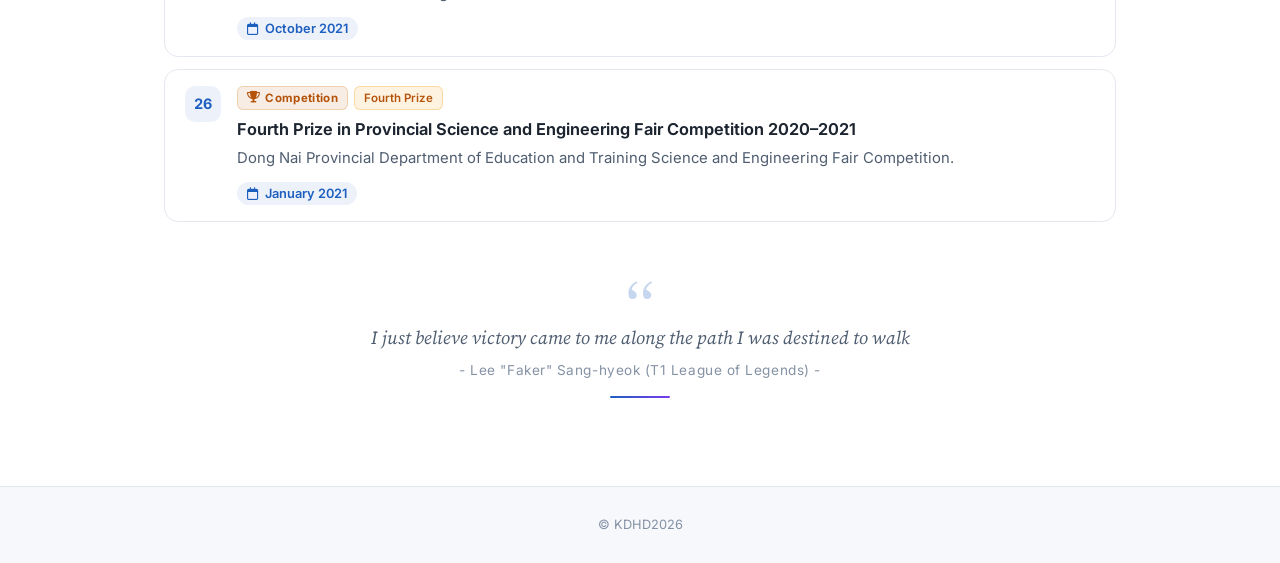
==== commit 9f754d83: "Enhance research topics: add result figures, badges, concise descriptions, related publications, and" ====
--- a/awards.html
+++ b/awards.html
@@ -119,9 +119,9 @@
                                 <span class="pub-badge pub-badge--journal"><i class="fa-solid fa-graduation-cap"></i> Fellowship</span>
                                 <span class="pub-badge pub-badge--publisher">ICISE Quy Nhon</span>
                             </div>
-                            <h3 class="award-title">Vietnam School of Science 2026 (VSS 2026) Fellow</h3>
-                            <p class="award-desc">
-                                Organizing Committee of Vietnam School of Science (ICISE, Quy Nhon). Selected young researcher fellow under the theme "Rethinking Science", exploring foundational scientific philosophy, rigorous research methodology, and interdisciplinary computational science.
+                            <h3 class="award-title">Vietnam Summer School of Science (VSSS'13) Fellow</h3>
+                            <p class="award-desc">
+                                Organizing Committee of the 13th Vietnam Summer School of Science (ICISE, Quy Nhon). Selected young researcher fellow under the theme "Rethinking Science", exploring foundational scientific philosophy, rigorous research methodology, and interdisciplinary computational science.
                             </p>
                             <span class="award-date">May 2026</span>
                         </div>
--- a/style.css
+++ b/style.css
@@ -1209,7 +1209,8 @@
     gap: 12px;
 }
 
-.research-project-img img {
+.research-project-img img,
+.research-img-wrapper img {
     width: 100%;
     border-radius: 10px;
     border: 1px solid var(--border);
@@ -1218,7 +1219,8 @@
     transition: transform 0.3s ease, box-shadow 0.3s ease;
 }
 
-.research-project-img img:hover {
+.research-project-img img:hover,
+.research-img-wrapper img:hover {
     transform: scale(1.02);
     box-shadow: var(--shadow-md);
 }
@@ -1279,6 +1281,80 @@
 
 .research-bullet-list li b {
     color: var(--text);
+}
+
+.research-img-caption {
+    font-size: 0.72rem;
+    color: var(--text-muted);
+    text-align: center;
+    margin-top: 4px;
+    margin-bottom: 8px;
+    font-style: italic;
+    line-height: 1.35;
+}
+
+.research-related-papers {
+    margin-top: 16px;
+    padding-top: 14px;
+    border-top: 1px dashed var(--border);
+}
+
+.research-related-title {
+    font-size: 0.78rem;
+    font-weight: 700;
+    text-transform: uppercase;
+    letter-spacing: 0.08em;
+    color: var(--accent);
+    margin: 0 0 10px;
+    display: flex;
+    align-items: center;
+    gap: 6px;
+}
+
+.research-paper-list {
+    list-style: none;
+    padding: 0;
+    margin: 0;
+    display: flex;
+    flex-direction: column;
+    gap: 8px;
+}
+
+.research-paper-item {
+    font-size: 0.85rem;
+    line-height: 1.45;
+    color: var(--text-muted);
+    padding-left: 16px;
+    position: relative;
+}
+
+.research-paper-item::before {
+    content: "▸";
+    position: absolute;
+    left: 0;
+    top: 0;
+    color: var(--accent);
+    font-weight: bold;
+}
+
+.research-paper-item a {
+    color: var(--text);
+    font-weight: 600;
+    text-decoration: none;
+    transition: color 0.2s ease;
+}
+
+.research-paper-item a:hover {
+    color: var(--accent);
+    text-decoration: underline;
+}
+
+.research-paper-item .paper-venue {
+    font-style: italic;
+    color: var(--text-muted);
+    font-size: 0.78rem;
+    display: block;
+    margin-top: 1px;
 }
 
 /* =========================================
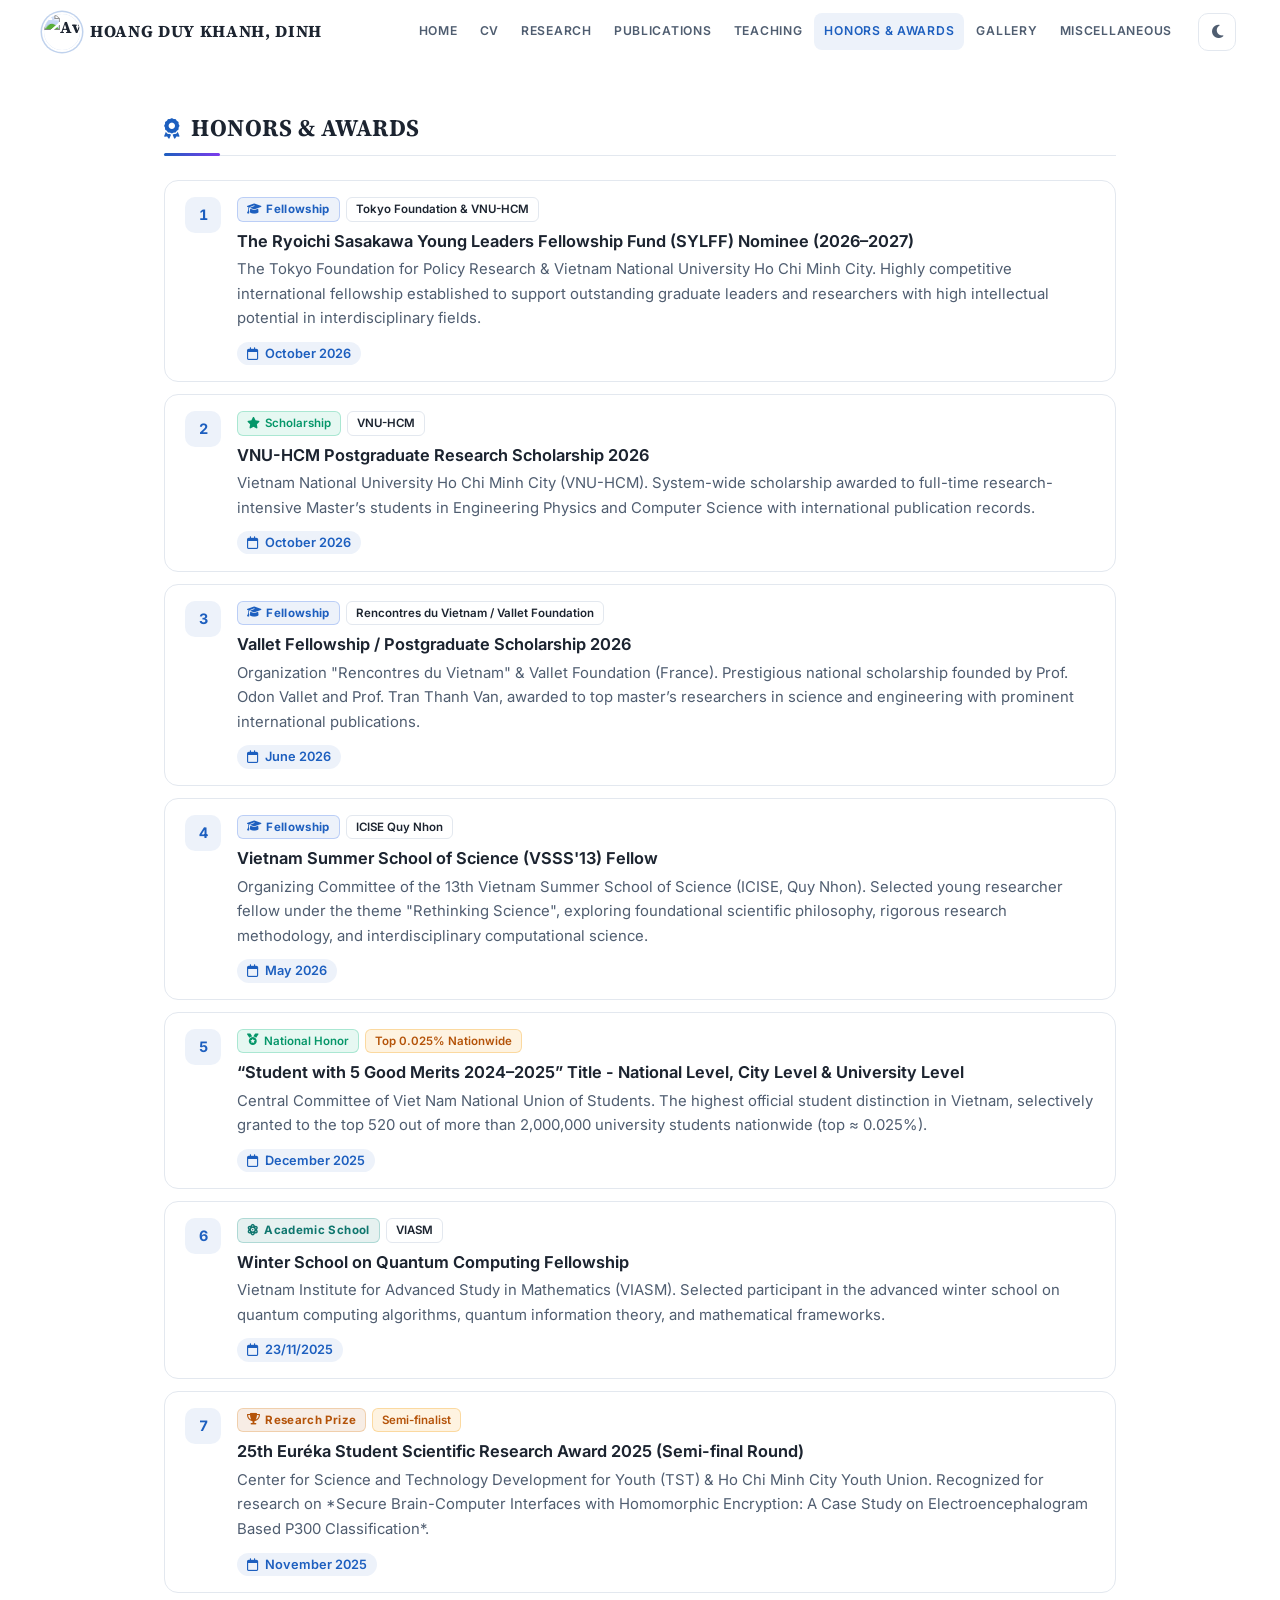
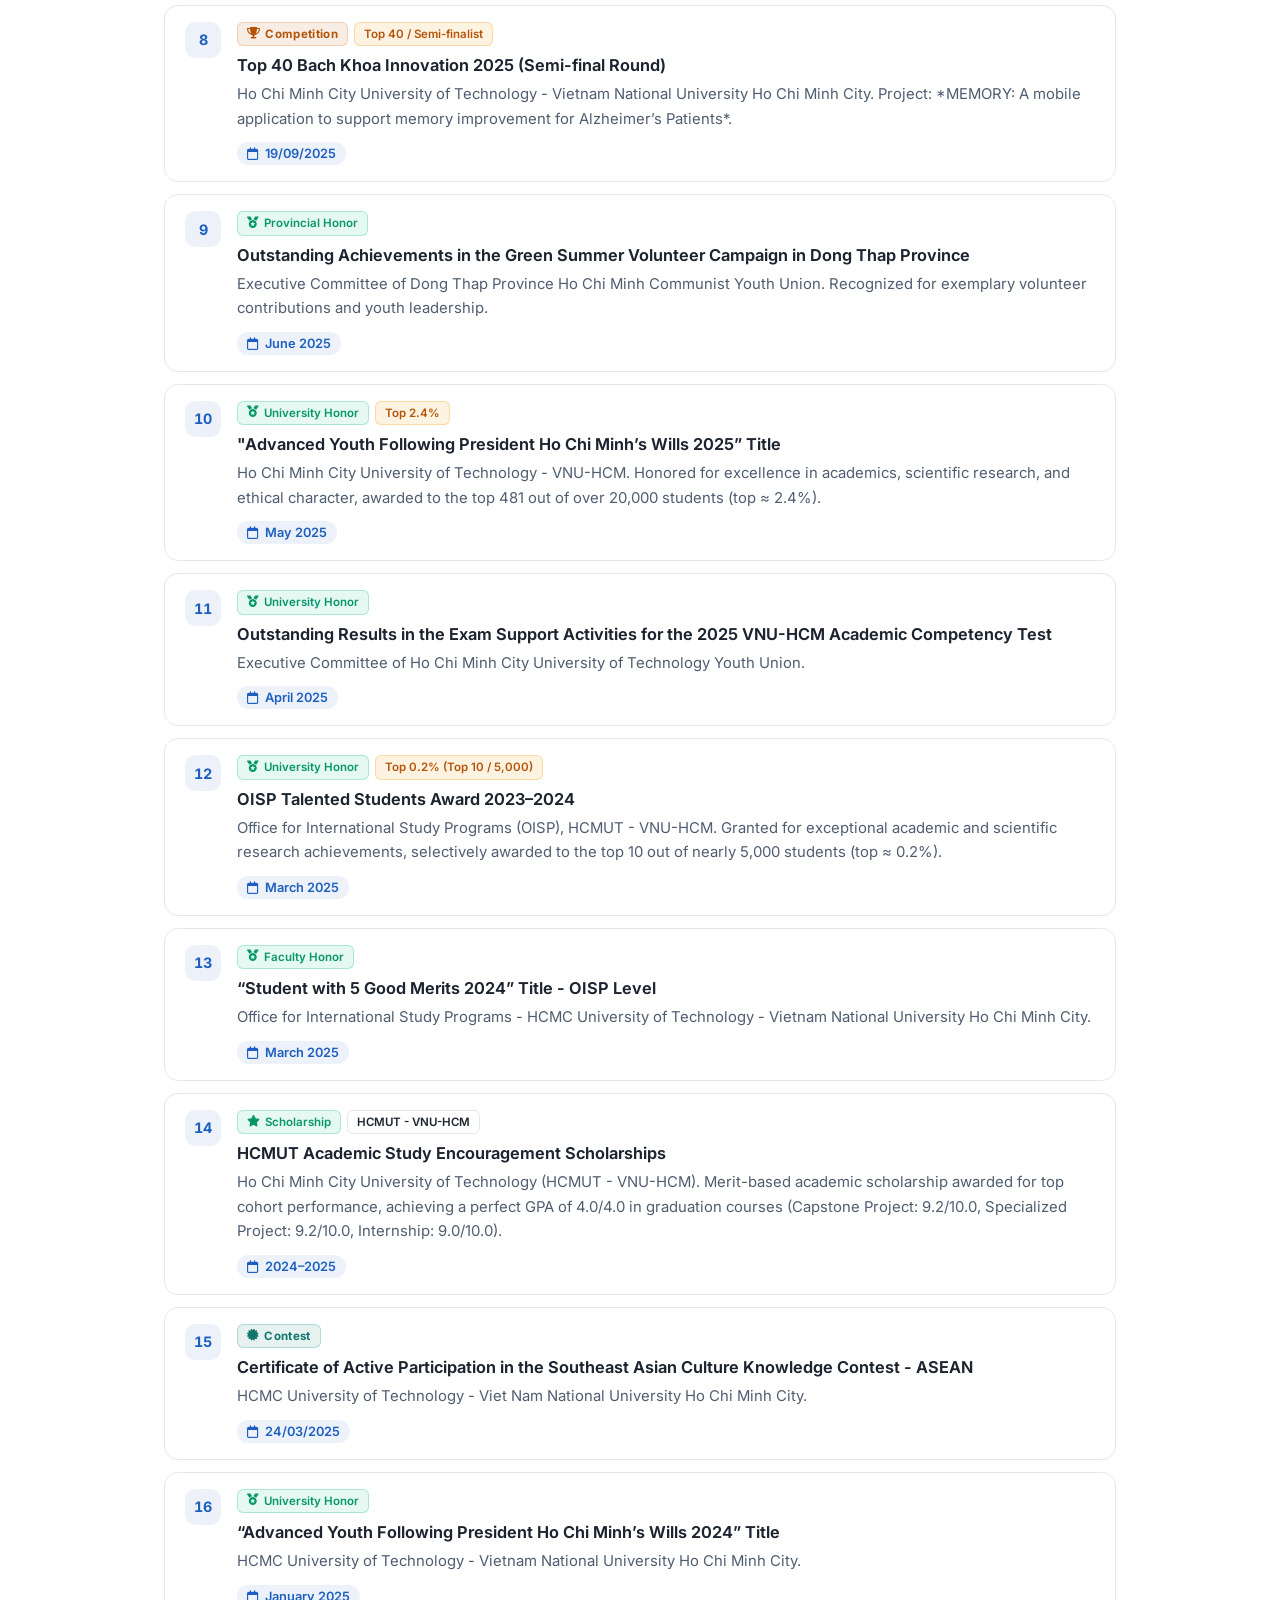
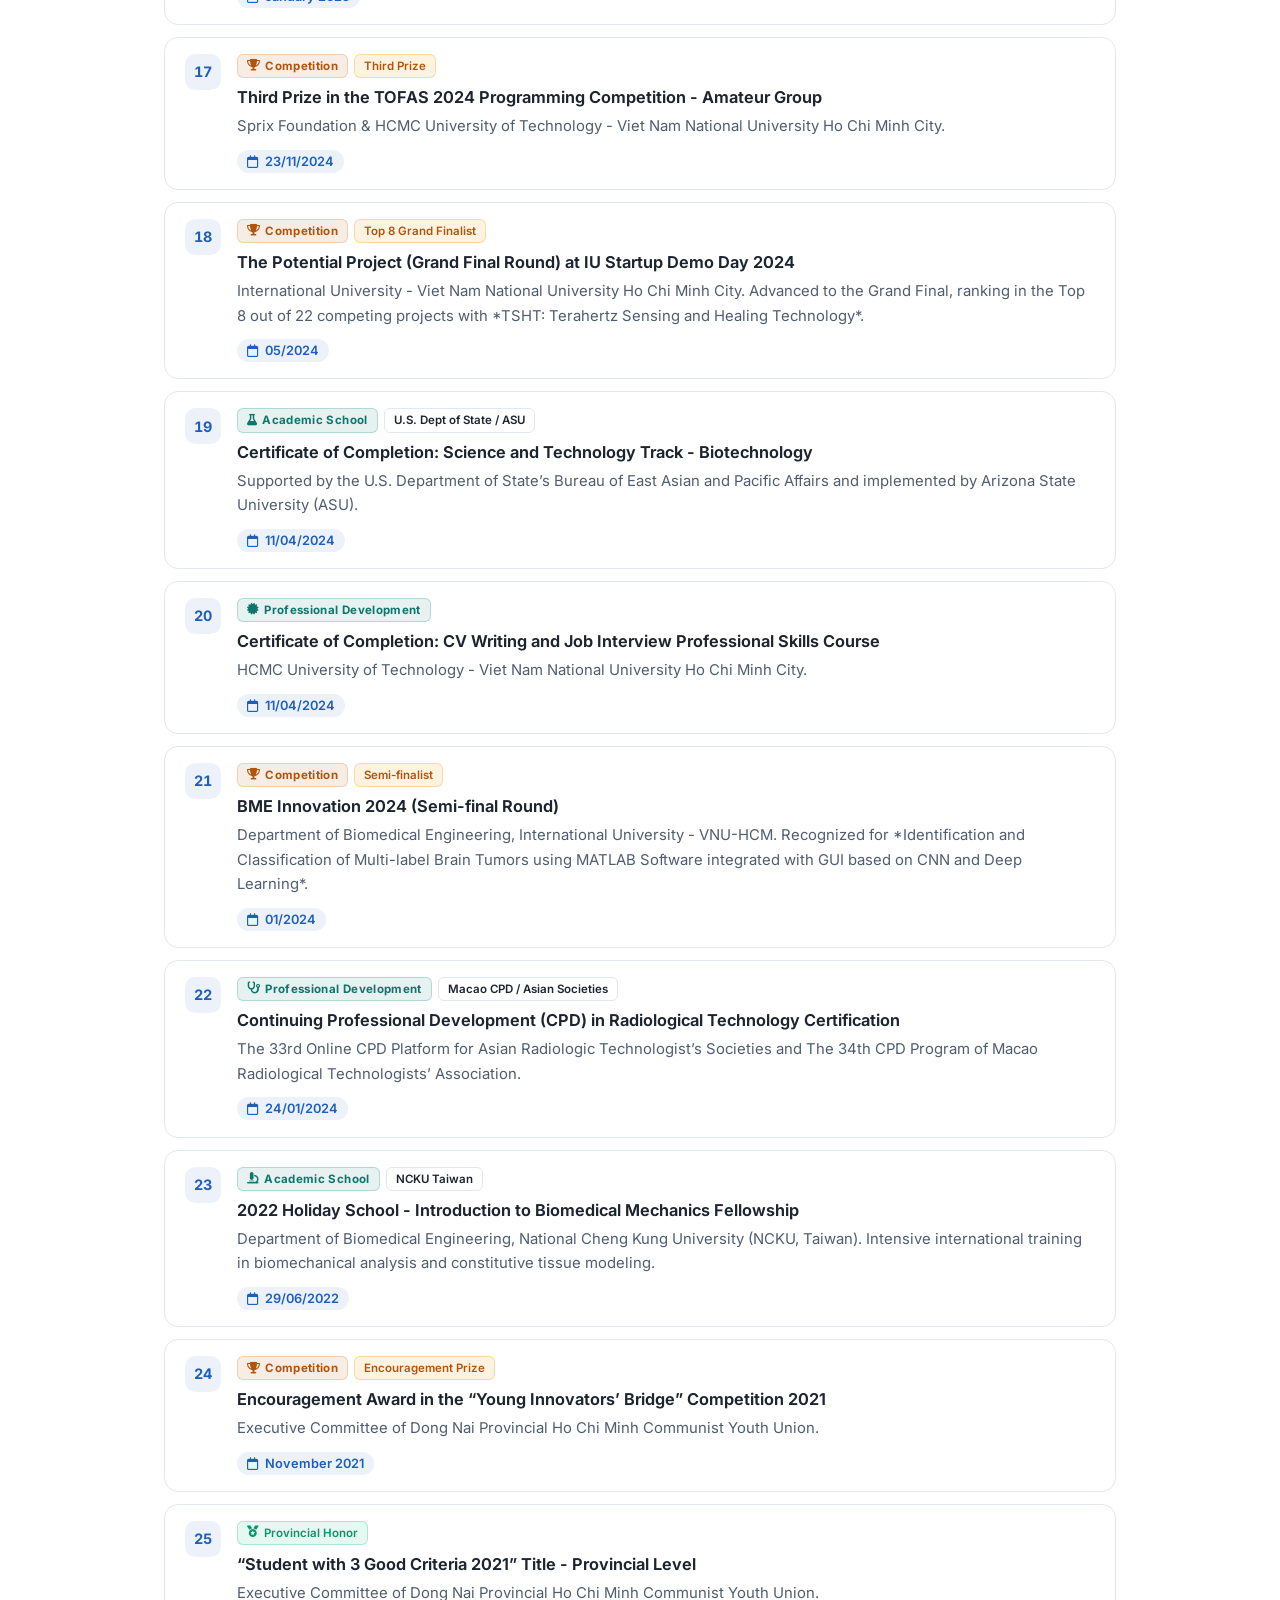
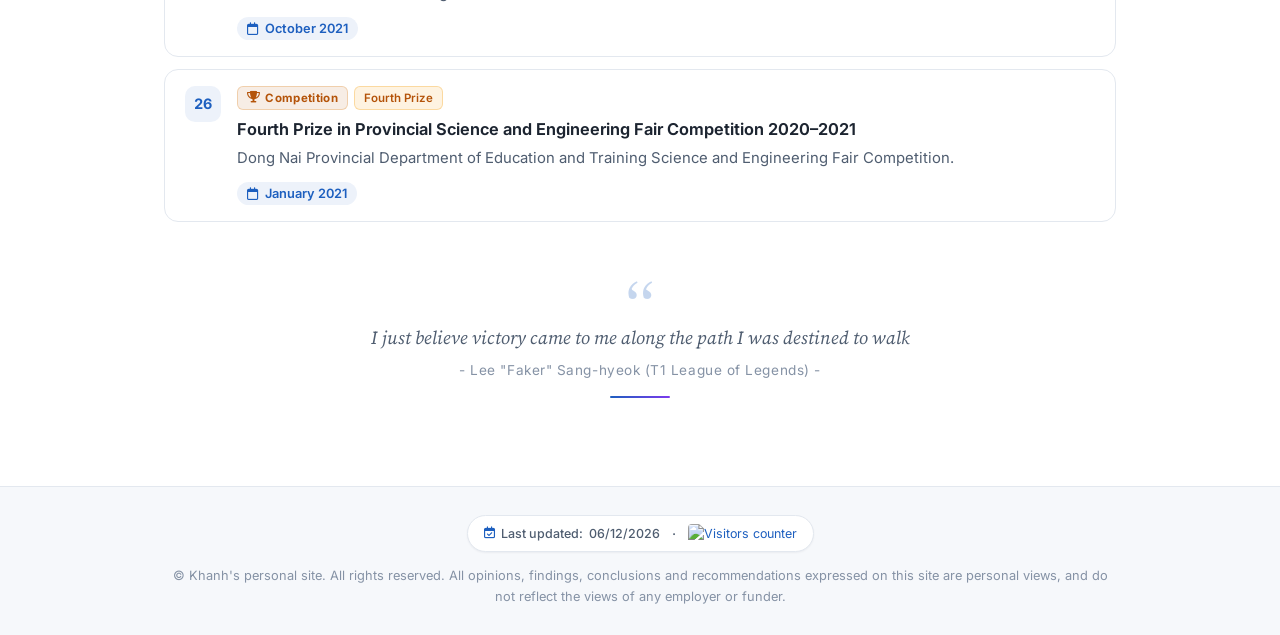
==== commit 733273bb: "Add Last updated date (dd/mm/yyyy) and real-time visitor counter badge across all page footers" ====
--- a/awards.html
+++ b/awards.html
@@ -484,7 +484,16 @@
 
     <footer class="site-footer">
         <div class="footer-inner">
-            <p>&copy; KDHD2026</p>
+            <div class="footer-stats">
+                <span class="footer-updated"><i class="fa-regular fa-calendar-check"></i> Last updated: <span class="last-updated-text">29/10/2026</span></span>
+                <span class="footer-sep">&middot;</span>
+                <span class="footer-visitors">
+                    <a href="https://hits.sh/khanhhoangduydinh.github.io/" target="_blank" rel="noopener" title="Total visitors">
+                        <img src="https://hits.sh/khanhhoangduydinh.github.io.svg?style=flat-square&label=Visitors&color=2563eb" alt="Visitors counter" class="visitor-badge" loading="lazy">
+                    </a>
+                </span>
+            </div>
+            <p>&copy; Khanh's personal site. All rights reserved. All opinions, findings, conclusions and recommendations expressed on this site are personal views, and do not reflect the views of any employer or funder.</p>
         </div>
     </footer>
 
--- a/style.css
+++ b/style.css
@@ -779,6 +779,56 @@
     text-align: center;
 }
 
+.footer-stats {
+    display: inline-flex;
+    align-items: center;
+    justify-content: center;
+    flex-wrap: wrap;
+    gap: 12px;
+    margin-bottom: 14px;
+    padding: 6px 16px;
+    border-radius: 999px;
+    background: var(--surface);
+    border: 1px solid var(--border);
+    font-size: 0.78rem;
+    color: var(--text-muted);
+    box-shadow: var(--shadow-sm);
+}
+
+.footer-updated {
+    display: inline-flex;
+    align-items: center;
+    gap: 6px;
+    font-weight: 500;
+}
+
+.footer-updated i {
+    color: var(--accent);
+}
+
+.footer-sep {
+    color: var(--border-strong);
+    font-size: 0.9rem;
+}
+
+.footer-visitors {
+    display: inline-flex;
+    align-items: center;
+    gap: 6px;
+}
+
+.visitor-badge {
+    height: 20px;
+    vertical-align: middle;
+    border-radius: 4px;
+    display: inline-block;
+    transition: transform 0.2s ease, opacity 0.2s ease;
+}
+
+.visitor-badge:hover {
+    transform: scale(1.05);
+}
+
 .back-to-top {
     position: fixed;
     right: 24px;
